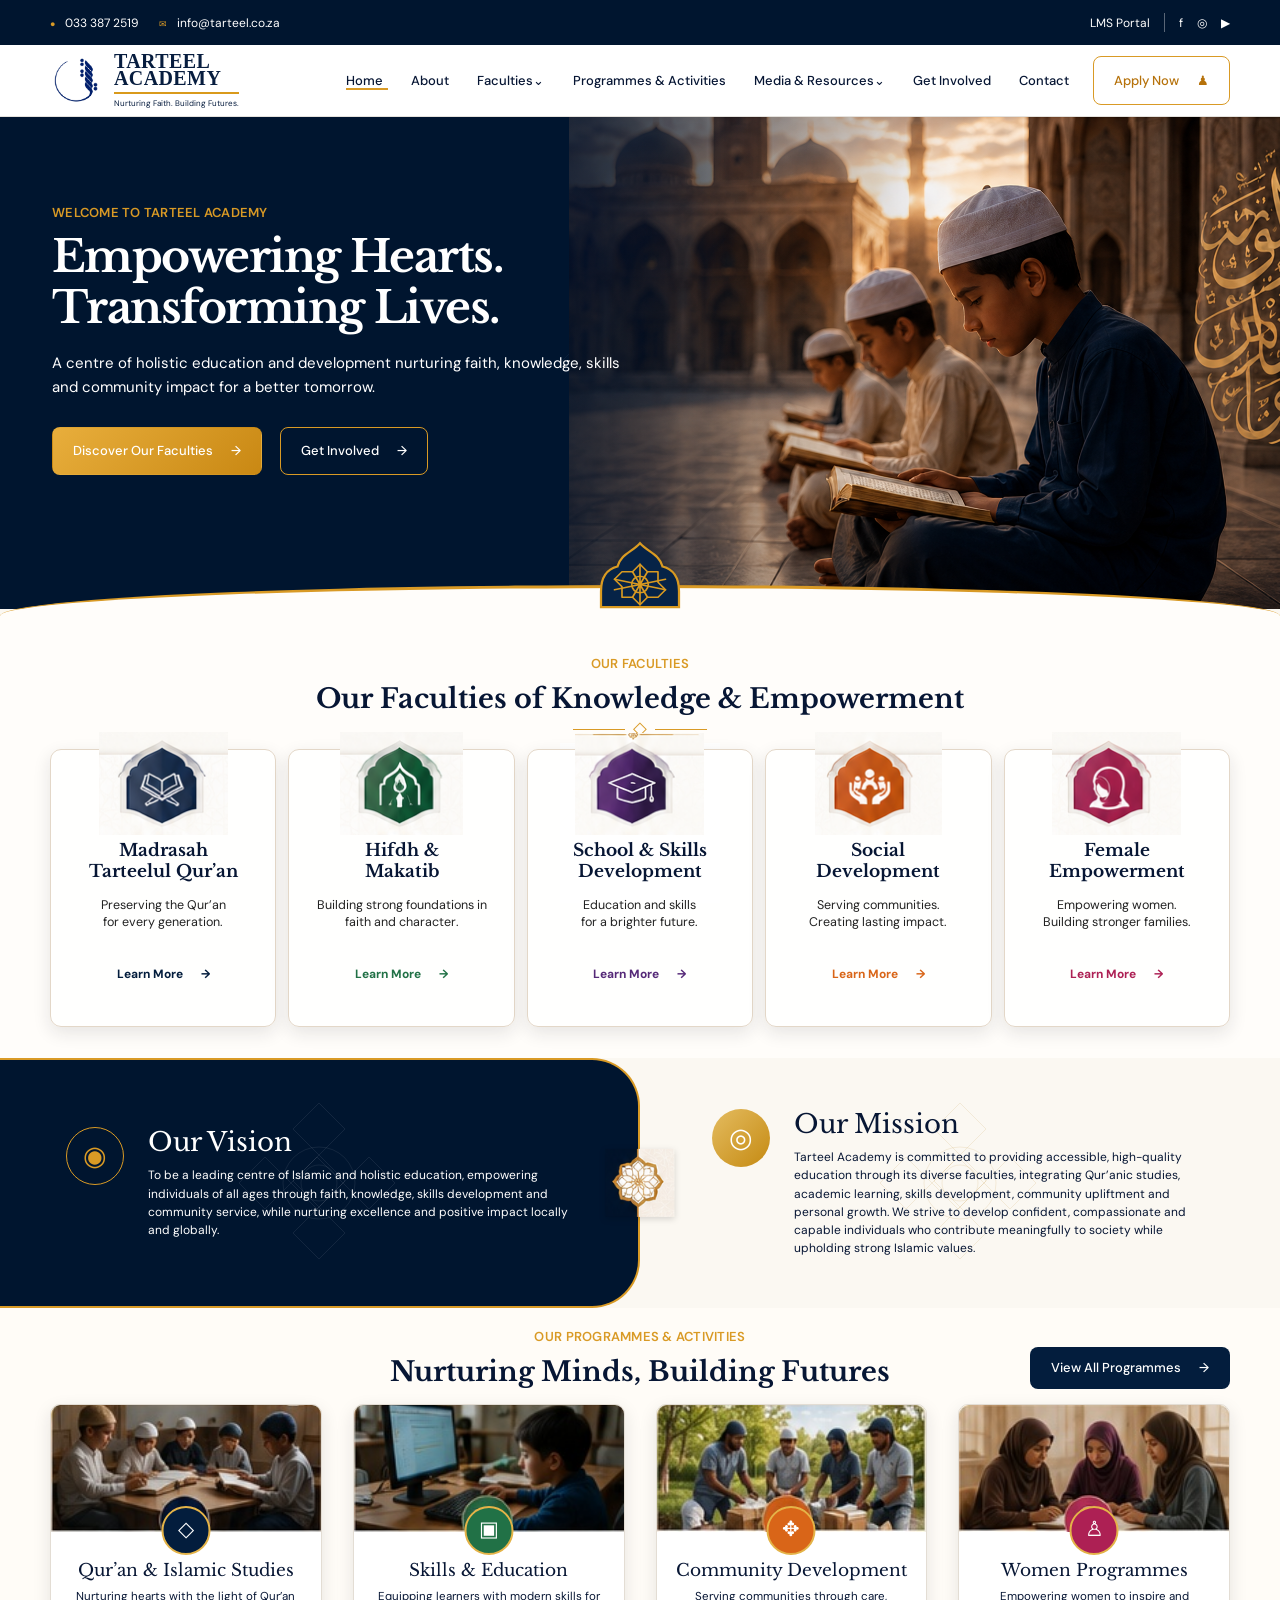
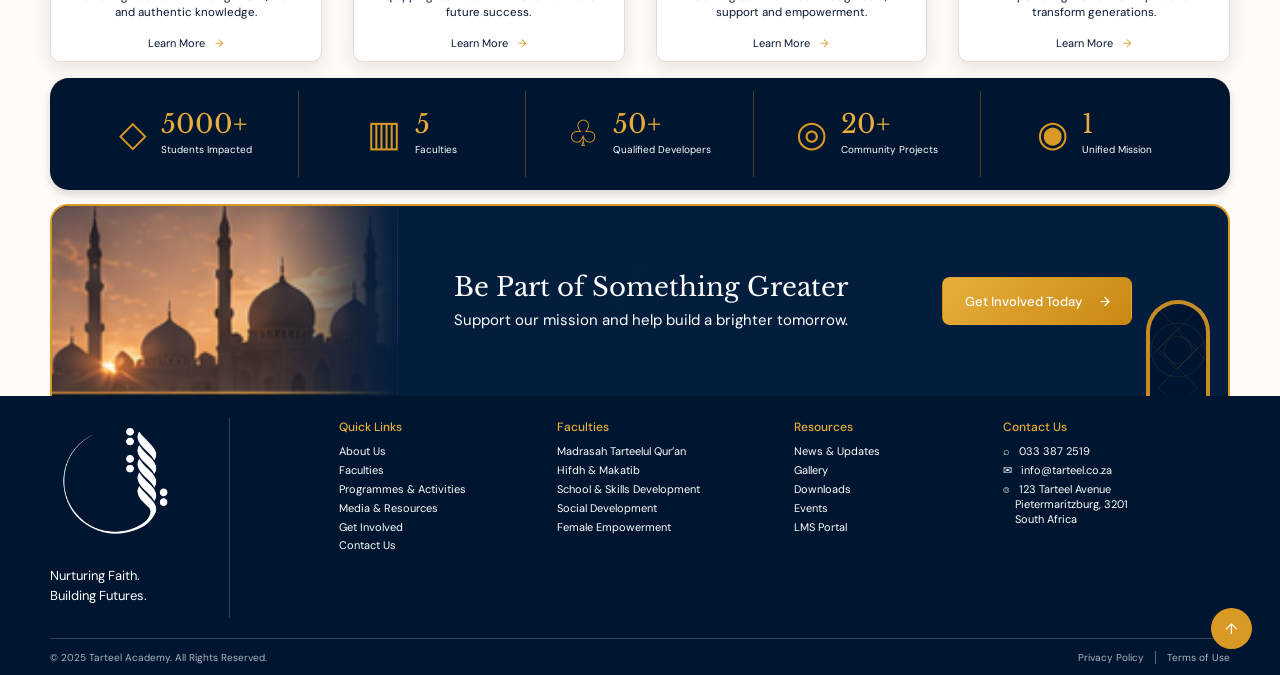
==== index.html @ 627709bb "Build Tarteel Academy homepage" ====
<!doctype html>
<html lang="en">
<head>
  <meta charset="utf-8">
  <meta name="viewport" content="width=device-width, initial-scale=1">
  <meta name="description" content="Tarteel Academy — holistic education nurturing faith, knowledge, skills and community impact.">
  <title>Tarteel Academy | Empowering Hearts. Transforming Lives.</title>
  <link rel="preconnect" href="https://fonts.googleapis.com">
  <link rel="preconnect" href="https://fonts.gstatic.com" crossorigin>
  <link href="https://fonts.googleapis.com/css2?family=DM+Sans:wght@400;500;600;700&family=Libre+Baskerville:wght@400;700&display=swap" rel="stylesheet">
  <link rel="stylesheet" href="css/tarteel-home.css">
</head>
<body>
  <a class="skip-link" href="#main-content">Skip to content</a>
  <div class="topbar">
    <div class="container topbar__inner">
      <div class="topbar__contact">
        <a href="tel:+27333872519"><span aria-hidden="true">●</span> 033 387 2519</a>
        <a href="mailto:info@tarteel.co.za"><span aria-hidden="true">✉</span> info@tarteel.co.za</a>
      </div>
      <div class="topbar__links">
        <a href="#" aria-label="Open LMS Portal">LMS Portal</a><i></i>
        <a href="#" aria-label="Tarteel Academy on Facebook">f</a>
        <a href="#" aria-label="Tarteel Academy on Instagram">◎</a>
        <a href="#" aria-label="Tarteel Academy on YouTube">▶</a>
      </div>
    </div>
  </div>

  <header class="site-header">
    <div class="container header__inner">
      <a href="/" class="site-brand">
        <img
          src="assets/images/tarteel-logo-blue.png"
          alt=""
          class="site-brand-mark"
        >
        <span class="site-brand-text">
          <strong>TARTEEL<br>ACADEMY</strong>
          <small>Nurturing Faith. Building Futures.</small>
        </span>
      </a>
      <button class="menu-toggle" type="button" aria-expanded="false" aria-controls="primary-nav"><span></span><span></span><span></span><span class="sr-only">Toggle navigation</span></button>
      <nav id="primary-nav" class="primary-nav" aria-label="Primary navigation">
        <a class="active" href="#home">Home</a><a href="#about">About</a><a href="#faculties">Faculties <span aria-hidden="true">⌄</span></a>
        <a href="#programmes">Programmes &amp; Activities</a><a href="#resources">Media &amp; Resources <span aria-hidden="true">⌄</span></a>
        <a href="#get-involved">Get Involved</a><a href="#contact">Contact</a>
      </nav>
      <a class="btn btn--apply" href="#apply">Apply Now <span aria-hidden="true">♟</span></a>
    </div>
  </header>

  <main id="main-content">
    <section id="home" class="hero">
      <div class="container hero__inner">
        <div class="hero__copy">
          <p class="eyebrow">Welcome to Tarteel Academy</p>
          <h1>Empowering Hearts.<br>Transforming Lives.</h1>
          <p class="hero__lead">A centre of holistic education and development nurturing faith, knowledge, skills and community impact for a better tomorrow.</p>
          <div class="hero__actions"><a class="btn btn--gold" href="#faculties">Discover Our Faculties <span>→</span></a><a class="btn btn--outline" href="#get-involved">Get Involved <span>→</span></a></div>
        </div>
        <div class="hero__image" role="img" aria-label="Young learners reading the Qur'an in a mosque"></div>
      </div>
    </section>

    <section id="faculties" class="faculties">
      <div class="section-ornament">
        <img src="assets/icons/section-ornament.svg" alt="">
      </div>
      <div class="container">
        <div class="section-heading"><p class="eyebrow">Our Faculties</p><h2>Our Faculties of Knowledge &amp; Empowerment</h2><span class="heading-mark">◇</span></div>
        <div class="faculty-grid">
          <article class="faculty-card faculty-card--quran"><img src="assets/icons/faculty-quran.png" alt=""><h3>Madrasah<br>Tarteelul Qur’an</h3><p>Preserving the Qur’an<br>for every generation.</p><a href="#">Learn More <span>→</span></a></article>
          <article class="faculty-card faculty-card--hifdh"><img src="assets/icons/faculty-hifdh.png" alt=""><h3>Hifdh &amp;<br>Makatib</h3><p>Building strong foundations in<br>faith and character.</p><a href="#">Learn More <span>→</span></a></article>
          <article class="faculty-card faculty-card--skills"><img src="assets/icons/faculty-skills.png" alt=""><h3>School &amp; Skills<br>Development</h3><p>Education and skills<br>for a brighter future.</p><a href="#">Learn More <span>→</span></a></article>
          <article class="faculty-card faculty-card--social"><img src="assets/icons/faculty-social.png" alt=""><h3>Social<br>Development</h3><p>Serving communities.<br>Creating lasting impact.</p><a href="#">Learn More <span>→</span></a></article>
          <article class="faculty-card faculty-card--female"><img src="assets/icons/faculty-female.png" alt=""><h3>Female<br>Empowerment</h3><p>Empowering women.<br>Building stronger families.</p><a href="#">Learn More <span>→</span></a></article>
        </div>
      </div>
    </section>

    <section id="about" class="purpose">
      <div class="purpose__panel purpose__panel--vision">
        <div class="purpose__content"><span class="purpose__icon" aria-hidden="true">◉</span><div><h2>Our Vision</h2><p>To be a leading centre of Islamic and holistic education, empowering individuals of all ages through faith, knowledge, skills development and community service, while nurturing excellence and positive impact locally and globally.</p></div></div>
      </div>
      <img class="purpose__ornament" src="assets/icons/centre-ornament.png" alt="">
      <div class="purpose__panel purpose__panel--mission">
        <div class="purpose__content"><span class="purpose__icon" aria-hidden="true">◎</span><div><h2>Our Mission</h2><p>Tarteel Academy is committed to providing accessible, high-quality education through its diverse faculties, integrating Qur’anic studies, academic learning, skills development, community upliftment and personal growth. We strive to develop confident, compassionate and capable individuals who contribute meaningfully to society while upholding strong Islamic values.</p></div></div>
      </div>
    </section>

    <section id="programmes" class="programmes">
      <div class="container">
        <div class="programmes__heading"><div class="section-heading"><p class="eyebrow">Our Programmes &amp; Activities</p><h2>Nurturing Minds, Building Futures</h2></div><a class="btn btn--navy" href="#">View All Programmes <span>→</span></a></div>
        <div class="programme-grid">
          <article class="programme-card"><div class="programme-card__image"><img src="assets/images/programme-quran.jpg" alt="Learners studying the Qur'an"><span class="programme-card__badge">◇</span></div><div class="programme-card__body"><h3>Qur’an &amp; Islamic Studies</h3><p>Nurturing hearts with the light of Qur’an and authentic knowledge.</p><a href="#">Learn More <span>→</span></a></div></article>
          <article class="programme-card"><div class="programme-card__image"><img src="assets/images/programme-skills.jpg" alt="Learner developing computer skills"><span class="programme-card__badge programme-card__badge--green">▣</span></div><div class="programme-card__body"><h3>Skills &amp; Education</h3><p>Equipping learners with modern skills for future success.</p><a href="#">Learn More <span>→</span></a></div></article>
          <article class="programme-card"><div class="programme-card__image"><img src="assets/images/programme-community.jpg" alt="Community members working together"><span class="programme-card__badge programme-card__badge--orange">✥</span></div><div class="programme-card__body"><h3>Community Development</h3><p>Serving communities through care, support and empowerment.</p><a href="#">Learn More <span>→</span></a></div></article>
          <article class="programme-card"><div class="programme-card__image"><img src="assets/images/programme-women.jpg" alt="Women participating in a learning programme"><span class="programme-card__badge programme-card__badge--pink">♙</span></div><div class="programme-card__body"><h3>Women Programmes</h3><p>Empowering women to inspire and transform generations.</p><a href="#">Learn More <span>→</span></a></div></article>
        </div>
        <div class="stats" aria-label="Tarteel Academy statistics">
          <div class="stat"><span class="stat__icon">◇</span><div><strong>5000+</strong><small>Students Impacted</small></div></div>
          <div class="stat"><span class="stat__icon">▥</span><div><strong>5</strong><small>Faculties</small></div></div>
          <div class="stat"><span class="stat__icon">♧</span><div><strong>50+</strong><small>Qualified Developers</small></div></div>
          <div class="stat"><span class="stat__icon">◎</span><div><strong>20+</strong><small>Community Projects</small></div></div>
          <div class="stat"><span class="stat__icon">◉</span><div><strong>1</strong><small>Unified Mission</small></div></div>
        </div>
      </div>
    </section>

    <section id="get-involved" class="cta-section">
      <div class="container cta cta-banner">
        <div class="cta-inner">
          <div class="cta__image" role="img" aria-label="Mosque silhouettes at sunset"></div>
          <div class="cta__copy"><h2>Be Part of Something Greater</h2><p>Support our mission and help build a brighter tomorrow.</p></div>
          <div class="cta-button-wrap"><a class="btn btn--gold cta-button" href="#">Get Involved Today <span>→</span></a></div>
        </div>
        <span class="cta__arch cta-arch" aria-hidden="true"></span>
      </div>
    </section>
  </main>

  <footer id="contact" class="site-footer">
    <div class="container footer-grid">
      <div class="footer-brand"><img src="assets/images/tarteel-white-logo.png" alt="Tarteel Academy"><p>Nurturing Faith.<br>Building Futures.</p></div>
      <div><h3>Quick Links</h3><a href="#about">About Us</a><a href="#faculties">Faculties</a><a href="#programmes">Programmes &amp; Activities</a><a href="#resources">Media &amp; Resources</a><a href="#get-involved">Get Involved</a><a href="#contact">Contact Us</a></div>
      <div><h3>Faculties</h3><a href="#">Madrasah Tarteelul Qur’an</a><a href="#">Hifdh &amp; Makatib</a><a href="#">School &amp; Skills Development</a><a href="#">Social Development</a><a href="#">Female Empowerment</a></div>
      <div id="resources"><h3>Resources</h3><a href="#">News &amp; Updates</a><a href="#">Gallery</a><a href="#">Downloads</a><a href="#">Events</a><a href="#">LMS Portal</a></div>
      <div><h3>Contact Us</h3><a href="tel:+27333872519">⌕ &nbsp; 033 387 2519</a><a href="mailto:info@tarteel.co.za">✉ &nbsp; info@tarteel.co.za</a><address>⌾ &nbsp; 123 Tarteel Avenue<br>&nbsp;&nbsp;&nbsp;&nbsp;Pietermaritzburg, 3201<br>&nbsp;&nbsp;&nbsp;&nbsp;South Africa</address></div>
    </div>
    <div class="container footer-bottom"><p>© 2025 Tarteel Academy. All Rights Reserved.</p><div><a href="#">Privacy Policy</a><i></i><a href="#">Terms of Use</a></div></div>
    <a class="back-to-top" href="#home" aria-label="Back to top">↑</a>
  </footer>
  <script src="js/tarteel-home.js"></script>
</body>
</html>
---- css/tarteel-home.css ----
:root {
  --navy: #031d3d;
  --navy-deep: #00152f;
  --gold: #d99a25;
  --gold-light: #e8ae3c;
  --ivory: #fbf8f2;
  --white: #fff;
  --ink: #071634;
  --muted: #51545a;
  --green: #217146;
  --purple: #552978;
  --orange: #d96518;
  --pink: #ad2054;
  --font-body: "DM Sans", Arial, sans-serif;
  --font-display: "Libre Baskerville", Georgia, serif;
  --container: 1180px;
  --radius-sm: 8px;
  --radius-md: 14px;
  --radius-lg: 28px;
  --shadow-card: 0 6px 18px rgba(27, 31, 39, .11);
}

* { box-sizing: border-box; }
html { overflow-x: hidden; scroll-behavior: smooth; }
body { overflow-x: hidden; margin: 0; color: var(--ink); background: var(--ivory); font-family: var(--font-body); font-size: 15px; line-height: 1.5; }
img { display: block; max-width: 100%; }
a { color: inherit; text-decoration: none; }
button, a { -webkit-tap-highlight-color: transparent; }
a:focus-visible, button:focus-visible { outline: 3px solid #f4bd50; outline-offset: 3px; }
.container { width: calc(100% - 40px); max-width: var(--container); margin-left: auto; margin-right: auto; }
.sr-only { position: absolute; width: 1px; height: 1px; padding: 0; margin: -1px; overflow: hidden; clip: rect(0,0,0,0); white-space: nowrap; border: 0; }
.skip-link { position: fixed; z-index: 1000; top: 8px; left: 8px; padding: 10px 14px; background: #fff; color: var(--navy); transform: translateY(-150%); }
.skip-link:focus { transform: none; }
.eyebrow { margin: 0 0 8px; color: var(--gold); font-size: 13px; font-weight: 600; text-transform: uppercase; letter-spacing: .02em; }
.btn { display: inline-flex; min-height: 48px; padding: 0 20px; align-items: center; justify-content: center; gap: 18px; border: 1px solid transparent; border-radius: var(--radius-sm); font-size: 13px; font-weight: 500; transition: transform .2s, box-shadow .2s, background .2s; }
.btn:hover { transform: translateY(-2px); box-shadow: 0 7px 16px rgba(0,0,0,.18); }
.btn--gold { background: linear-gradient(135deg, var(--gold-light), #c98813); color: #fff; }
.btn--navy { min-height: 42px; background: var(--navy); color: #fff; }
.btn--outline { border-color: var(--gold); color: #fff; }

.topbar { height: 45px; background: var(--navy-deep); color: #fff; font-size: 12px; }
.topbar__inner, .topbar__contact, .topbar__links { display: flex; height: 100%; align-items: center; }
.topbar__inner { justify-content: space-between; }
.topbar__contact, .topbar__links { gap: 20px; }
.topbar__contact span { color: var(--gold); font-size: 9px; margin-right: 7px; }
.topbar__links { gap: 14px; }
.topbar__links i { display: block; height: 19px; width: 1px; background: rgba(255,255,255,.35); }
.topbar a:hover { color: var(--gold-light); }

.site-header { height: 72px; background: #fff; border-bottom: 1px solid #e5e2dd; }
.header__inner { display: flex; height: 100%; align-items: center; }
.site-brand { display: inline-flex; flex-shrink: 0; align-items: center; gap: 12px; text-decoration: none; }
.site-brand-mark { display: block; width: 52px; height: 52px; background: transparent; object-fit: contain; }
.site-brand-text { display: flex; flex-direction: column; justify-content: center; color: #071d3f; line-height: 1; }
.site-brand-text strong { display: inline-block; padding-bottom: 4px; border-bottom: 2px solid #d99a1b; color: #071d3f; font-family: Georgia, "Times New Roman", serif; font-size: 20px; line-height: .88; letter-spacing: .4px; }
.site-brand-text small { margin-top: 5px; font-size: 8px; line-height: 1.2; white-space: nowrap; }
.primary-nav { display: flex; flex: 1; height: 100%; align-items: center; justify-content: flex-end; gap: clamp(18px, 2.2vw, 35px); }
.primary-nav a { position: relative; display: flex; height: 100%; align-items: center; white-space: nowrap; font-size: 13px; font-weight: 500; }
.primary-nav a:hover { color: var(--gold); }
.primary-nav a.active::after { position: absolute; bottom: 26px; left: 0; width: 42px; height: 2px; background: var(--gold); content: ""; }
.btn--apply { min-height: 49px; margin-left: 24px; border-color: var(--gold); color: #b6720b; }
.menu-toggle { display: none; padding: 7px; border: 0; background: transparent; }
.menu-toggle span:not(.sr-only) { display: block; width: 25px; height: 2px; margin: 5px; background: var(--navy); }

.hero { position: relative; height: 492px; overflow: hidden; background-color: var(--navy-deep); background-image: url("../assets/patterns/navy-geometric.svg"); background-repeat: no-repeat; background-position: center; background-size: 160px 160px; color: #fff; }
.hero__inner { position: relative; display: grid; height: 100%; grid-template-columns: 49% 51%; }
.hero__copy { position: relative; z-index: 2; padding: 86px 0 40px 2px; }
.hero__copy::after { position: absolute; z-index: -1; inset: 0 -190px 0 -100vw; background: linear-gradient(90deg, rgba(0,21,47,.98) 70%, rgba(0,21,47,0)); content: ""; }
.hero h1 { margin: 0 0 18px; font: 700 clamp(38px, 3.45vw, 56px)/1.16 var(--font-display); letter-spacing: -.035em; }
.hero__lead { max-width: 590px; margin: 0 0 28px; font-size: 15px; line-height: 1.6; }
.hero__actions { display: flex; gap: 18px; }
.hero__image { position: absolute; top: 0; right: calc((var(--container) - 100vw) / 2); bottom: 0; left: 44%; overflow: hidden; background-image: url("../assets/images/hero-learners-clean.png"); background-repeat: no-repeat; background-position: center; background-size: cover; }

.faculties { position: relative; z-index: 3; overflow: visible; min-height: 448px; margin-top: -24px; padding: 66px 0 31px; border-top: 3px solid var(--gold); border-radius: 58% 58% 0 0 / 36px 36px 0 0; background-color: #fffdfa; background-image: linear-gradient(rgba(255,255,255,.87),rgba(255,255,255,.87)), url("../assets/patterns/ivory-geometric.svg"); background-repeat: no-repeat; background-position: center; background-size: 160px 160px; }
.section-ornament { position: absolute; z-index: 20; top: -47px; left: 50%; width: 90px; height: auto; transform: translateX(-50%); pointer-events: none; }
.section-ornament img { display: block; width: 100%; height: auto; }
.section-heading { text-align: center; }
.section-heading h2 { margin: 0; font: 700 27px/1.25 var(--font-display); }
.heading-mark { display: block; color: var(--gold); font-size: 18px; }
.heading-mark::before, .heading-mark::after { display: inline-block; width: 52px; height: 1px; margin: 0 8px 4px; background: var(--gold); content: ""; }
.faculty-grid { display: grid; margin-top: 7px; grid-template-columns: repeat(5, 1fr); gap: 12px; }
.faculty-card { min-height: 278px; padding: 0 16px 15px; border: 1px solid #e3d7c8; border-radius: 11px; background: rgba(255,255,255,.88); box-shadow: var(--shadow-card); text-align: center; transition: transform .2s, box-shadow .2s; }
.faculty-card:hover { transform: translateY(-5px); box-shadow: 0 10px 25px rgba(27,31,39,.16); }
.faculty-card img { width: 129px; height: 103px; margin: -18px auto 6px; object-fit: contain; }
.faculty-card h3 { min-height: 48px; margin: 0; font: 700 17px/1.2 var(--font-display); }
.faculty-card p { min-height: 58px; margin: 8px 0 10px; color: #222; font-size: 12.5px; line-height: 1.35; }
.faculty-card a { display: flex; justify-content: center; gap: 18px; font-size: 12px; font-weight: 700; }
.faculty-card--quran a { color: var(--navy); } .faculty-card--hifdh a { color: var(--green); } .faculty-card--skills a { color: var(--purple); } .faculty-card--social a { color: var(--orange); } .faculty-card--female a { color: var(--pink); }

.purpose { position: relative; display: grid; overflow: hidden; min-height: 250px; grid-template-columns: 1fr 1fr; background: var(--ivory); }
.purpose__panel { display: flex; overflow: hidden; align-items: center; background-repeat: no-repeat; background-position: center; background-size: auto; }
.purpose__panel--vision { justify-content: flex-end; border: 2px solid var(--gold); border-left: 0; border-radius: 0 48px 48px 0; background-color: var(--navy-deep); background-image: url("../assets/patterns/navy-geometric.svg"); background-size: 160px 160px; color: #fff; }
.purpose__panel--mission { background-color: var(--ivory); background-image: url("../assets/patterns/ivory-geometric.svg"); background-size: 160px 160px; }
.purpose__content { display: flex; width: min(100%, 620px); padding: 30px 70px 30px 48px; gap: 24px; }
.purpose__panel--mission .purpose__content { padding-left: 72px; padding-right: 48px; }
.purpose__icon { display: grid; flex: 0 0 58px; height: 58px; place-items: center; border: 1px solid var(--gold); border-radius: 50%; color: var(--gold); font-size: 27px; }
.purpose__panel--mission .purpose__icon { border: 0; background: linear-gradient(135deg, #e4bc60, #c58a12); color: #fff; }
.purpose h2 { margin: 0 0 8px; font: 400 26px/1.2 var(--font-display); }
.purpose p { margin: 0; font-size: 12px; line-height: 1.52; }
.purpose__ornament { position: absolute; z-index: 2; top: 50%; left: 50%; width: 69px; transform: translate(-50%,-50%); filter: drop-shadow(0 2px 3px rgba(0,0,0,.15)); }

.programmes { padding: 19px 0 14px; background: #fffcf7; }
.programmes__heading { position: relative; margin-bottom: 15px; }
.programmes__heading .btn { position: absolute; right: 0; bottom: 0; }
.programme-grid { display: grid; grid-template-columns: repeat(4, 1fr); gap: 31px; }
.programme-card { overflow: hidden; min-height: 256px; border: 1px solid #e3ddd4; border-radius: 10px; background: #fff; box-shadow: var(--shadow-card); transition: transform .2s; }
.programme-card:hover { transform: translateY(-4px); }
.programme-card__image { position: relative; height: 127px; }
.programme-card__image img { width: 100%; height: 100%; object-fit: cover; }
.programme-card__badge { position: absolute; bottom: -23px; left: 50%; display: grid; width: 49px; height: 49px; transform: translateX(-50%); place-items: center; border: 2px solid #e4b348; border-radius: 50%; background: var(--navy); color: #fff; font-size: 21px; }
.programme-card__badge--green { background: var(--green); } .programme-card__badge--orange { background: var(--orange); } .programme-card__badge--pink { background: var(--pink); }
.programme-card__body { padding: 28px 18px 10px; text-align: center; }
.programme-card h3 { margin: 0 0 8px; font: 400 17px/1.25 var(--font-display); }
.programme-card p { min-height: 38px; margin: 0; font-size: 11.5px; line-height: 1.45; }
.programme-card a { display: block; margin-top: 8px; font-size: 11px; }
.programme-card a span { margin-left: 7px; color: var(--gold); }
.stats { display: grid; min-height: 112px; margin-top: 16px; padding: 13px 22px; grid-template-columns: repeat(5, 1fr); border-radius: 19px; background: var(--navy-deep); color: #fff; box-shadow: 0 4px 10px rgba(0,0,0,.16); }
.stat { display: flex; align-items: center; justify-content: center; gap: 14px; border-right: 1px solid rgba(218,154,37,.33); }
.stat:last-child { border: 0; }
.stat__icon { color: var(--gold); font-size: 36px; line-height: 1; }
.stat strong { display: block; color: var(--gold-light); font: 400 26px/1.05 var(--font-display); }
.stat small { display: block; margin-top: 4px; white-space: nowrap; font-size: 10px; }

.cta-section { margin: 0; padding: 0; background: #fffcf7; }
.cta { min-height: 190px; padding: 0; border: 2px solid var(--gold); border-bottom: 0; border-radius: 18px 18px 0 0; background-color: var(--navy); background-image: linear-gradient(rgba(3,29,61,.87),rgba(3,29,61,.87)), url("../assets/patterns/navy-geometric.svg"); background-repeat: no-repeat; background-position: center; background-size: 160px 160px; color: #fff; }
.cta-banner { position: relative; overflow: hidden; }
.cta-inner { position: relative; z-index: 2; display: grid; min-height: 190px; padding-right: 96px; grid-template-columns: 32% 1fr 220px; align-items: center; gap: 28px; }
.cta__image { position: relative; z-index: 1; width: 100%; min-height: 190px; background-image: linear-gradient(90deg, transparent 62%, var(--navy)), url("../assets/images/cta-mosque-reference.png"); background-repeat: no-repeat; background-position: center; background-size: cover; border-radius: 17px 0 0 0; }
.cta__copy { position: relative; z-index: 1; display: flex; padding: 24px 28px; flex-direction: column; align-items: flex-start; justify-content: center; }
.cta h2 { margin: 0 0 6px; font: 400 26px/1.25 var(--font-display); }
.cta p { margin: 0; }
.cta-button-wrap { position: relative; z-index: 4; display: flex; align-items: center; justify-content: flex-end; }
.cta-button { position: relative; top: auto; right: auto; min-width: 190px; margin: 0; white-space: nowrap; }
.cta-arch { position: absolute; z-index: 1; right: 18px; bottom: 0; width: 64px; height: 96px; border: 4px solid var(--gold); border-bottom: 0; border-radius: 48px 48px 0 0; background-color: var(--navy-deep); background-image: url("../assets/patterns/ivory-geometric.svg"); background-repeat: repeat; background-position: center; background-size: 120px 120px; pointer-events: none; opacity: .9; }
.cta-arch img,
.cta-arch svg { display: block; width: 100%; height: 100%; object-fit: contain; }

.site-footer { position: relative; padding: 22px 0 0; background: var(--navy-deep); color: #fff; }
.footer-grid { display: grid; padding-bottom: 20px; grid-template-columns: 1.35fr 1fr 1.1fr .95fr 1.3fr; gap: 37px; }
.footer-grid > div:not(:first-child) { padding-left: 8px; }
.footer-brand { max-width: 180px; border-right: 1px solid rgba(255,255,255,.2); }
.footer-brand img { display: block; width: 130px; max-width: 100%; height: auto; margin-bottom: 18px; object-fit: contain; }
.footer-brand svg { width: 130px; height: auto; }
.footer-brand p { margin-top: 0; font-size: 13px; line-height: 1.5; }
.footer-grid h3 { margin: 0 0 8px; color: var(--gold-light); font-size: 12px; font-weight: 500; }
.footer-grid a, .footer-grid address { display: block; margin: 4px 0; font-size: 11px; font-style: normal; line-height: 1.35; }
.footer-grid a:hover { color: var(--gold); }
.footer-bottom { display: flex; min-height: 37px; align-items: center; justify-content: space-between; border-top: 1px solid rgba(255,255,255,.2); color: #aeb5c1; font-size: 10px; }
.footer-bottom p { margin: 0; }
.footer-bottom div { display: flex; align-items: center; gap: 11px; }
.footer-bottom i { width: 1px; height: 13px; background: rgba(255,255,255,.35); }
.back-to-top { position: absolute; right: 28px; bottom: 26px; display: grid; width: 41px; height: 41px; place-items: center; border-radius: 50%; background: var(--gold); color: #fff; }

@media (max-width: 1180px) {
  .primary-nav { gap: 15px; } .primary-nav a { font-size: 11px; } .brand { flex-basis: 185px; } .btn--apply { margin-left: 15px; }
  .hero__image { left: 40%; } .programme-grid { gap: 18px; }
}
@media (max-width: 980px) {
  .site-header { height: 72px; } .header__inner { justify-content: space-between; }
  .btn--apply { margin-left: auto; margin-right: 15px; }
  .menu-toggle { display: block; order: 3; }
  .primary-nav { position: absolute; z-index: 20; top: 117px; right: 0; left: 0; display: none; height: auto; padding: 18px 24px; align-items: stretch; background: #fff; box-shadow: 0 10px 20px rgba(0,0,0,.16); }
  .primary-nav.open { display: flex; flex-direction: column; gap: 0; }
  .primary-nav a { height: auto; padding: 11px 0; font-size: 14px; } .primary-nav a.active::after { display: none; }
  .hero { height: 520px; } .hero__inner { grid-template-columns: 55% 45%; } .hero__copy { padding-top: 74px; } .hero__image { left: 35%; opacity: .78; }
  .faculty-grid { grid-template-columns: repeat(3, 1fr); gap: 24px 14px; } .faculties { padding-bottom: 40px; }
  .purpose__content { padding: 30px 38px; flex-direction: column; gap: 12px; } .purpose__panel--mission .purpose__content { padding: 30px 38px; } .purpose__ornament { display: none; }
  .programme-grid { grid-template-columns: repeat(2, 1fr); } .programme-card__image { height: 160px; }
  .stats { grid-template-columns: repeat(5, minmax(0,1fr)); padding-inline: 7px; } .stat { flex-direction: column; gap: 4px; text-align: center; } .stat__icon { font-size: 27px; } .stat strong { font-size: 22px; } .stat small { white-space: normal; }
  .cta h2 { font-size: 22px; }
  .footer-grid { grid-template-columns: repeat(3, 1fr); } .footer-brand { grid-row: span 2; }
}
@media (max-width: 900px) {
  .cta-inner { padding-right: 24px; grid-template-columns: 1fr; text-align: center; }
  .cta-button-wrap { justify-content: center; }
  .cta-arch { display: none; }
}
@media (max-width: 680px) {
  .topbar { height: auto; min-height: 42px; padding: 7px 0; } .topbar__contact { gap: 8px; flex-direction: column; align-items: flex-start; } .topbar__links { gap: 9px; } .topbar__links > a:first-child { display: none; }
  .site-header { height: 72px; } .primary-nav { top: 114px; } .btn--apply { min-height: 39px; padding: 0 11px; font-size: 11px; }
  .hero { height: 650px; } .hero__inner { display: block; } .hero__copy { padding-top: 65px; } .hero__copy::after { inset: 0 -24px 0 -24px; background: linear-gradient(180deg,rgba(0,21,47,.98) 0%,rgba(0,21,47,.82) 74%,rgba(0,21,47,.15)); }
  .hero__image { inset: 200px -150px 0 -160px; background-position: center; opacity: .58; } .hero h1 { font-size: 37px; } .hero__lead { font-size: 14px; } .hero__actions { flex-wrap: wrap; }
  .faculties { border-radius: 50% 50% 0 0 / 22px 22px 0 0; } .section-heading h2 { font-size: 23px; }
  .faculty-grid { grid-template-columns: 1fr; gap: 26px; } .faculty-card { max-width: 340px; width: 100%; margin: auto; }
  .purpose { grid-template-columns: 1fr; } .purpose__panel--vision { border-radius: 0 38px 38px 0; } .purpose__panel--mission .purpose__content { padding-top: 38px; padding-bottom: 38px; }
  .programmes { padding-top: 28px; } .programmes__heading .btn { position: static; margin: 15px auto 0; } .programmes__heading { text-align: center; }
  .programme-grid { grid-template-columns: 1fr; } .programme-card { max-width: 390px; width: 100%; margin: auto; } .programme-card__image { height: 185px; }
  .stats { grid-template-columns: 1fr; padding: 8px 25px; } .stat { min-height: 82px; flex-direction: row; justify-content: flex-start; border-right: 0; border-bottom: 1px solid rgba(218,154,37,.33); text-align: left; } .stat__icon { width: 50px; font-size: 34px; }
  .cta-section { padding-top: 18px; } .cta { min-height: 360px; } .cta-inner { min-height: 360px; } .cta__image { width: 100%; min-height: 130px; background-image: linear-gradient(180deg,transparent 40%,var(--navy)),url("../assets/images/cta-mosque-reference.png"); } .cta__copy { padding: 24px 20px 10px; align-items: center; } .cta-button { margin: 12px 0 26px; }
  .footer-grid { grid-template-columns: repeat(2, 1fr); gap: 28px 18px; } .footer-brand { grid-column: 1 / -1; grid-row: auto; padding-bottom: 18px; border-right: 0; border-bottom: 1px solid rgba(255,255,255,.2); }
  .footer-bottom { padding: 12px 0; gap: 8px; flex-direction: column; } .back-to-top { right: 16px; bottom: 68px; }
}
@media (prefers-reduced-motion: reduce) { html { scroll-behavior: auto; } *, *::before, *::after { transition-duration: .01ms !important; } }
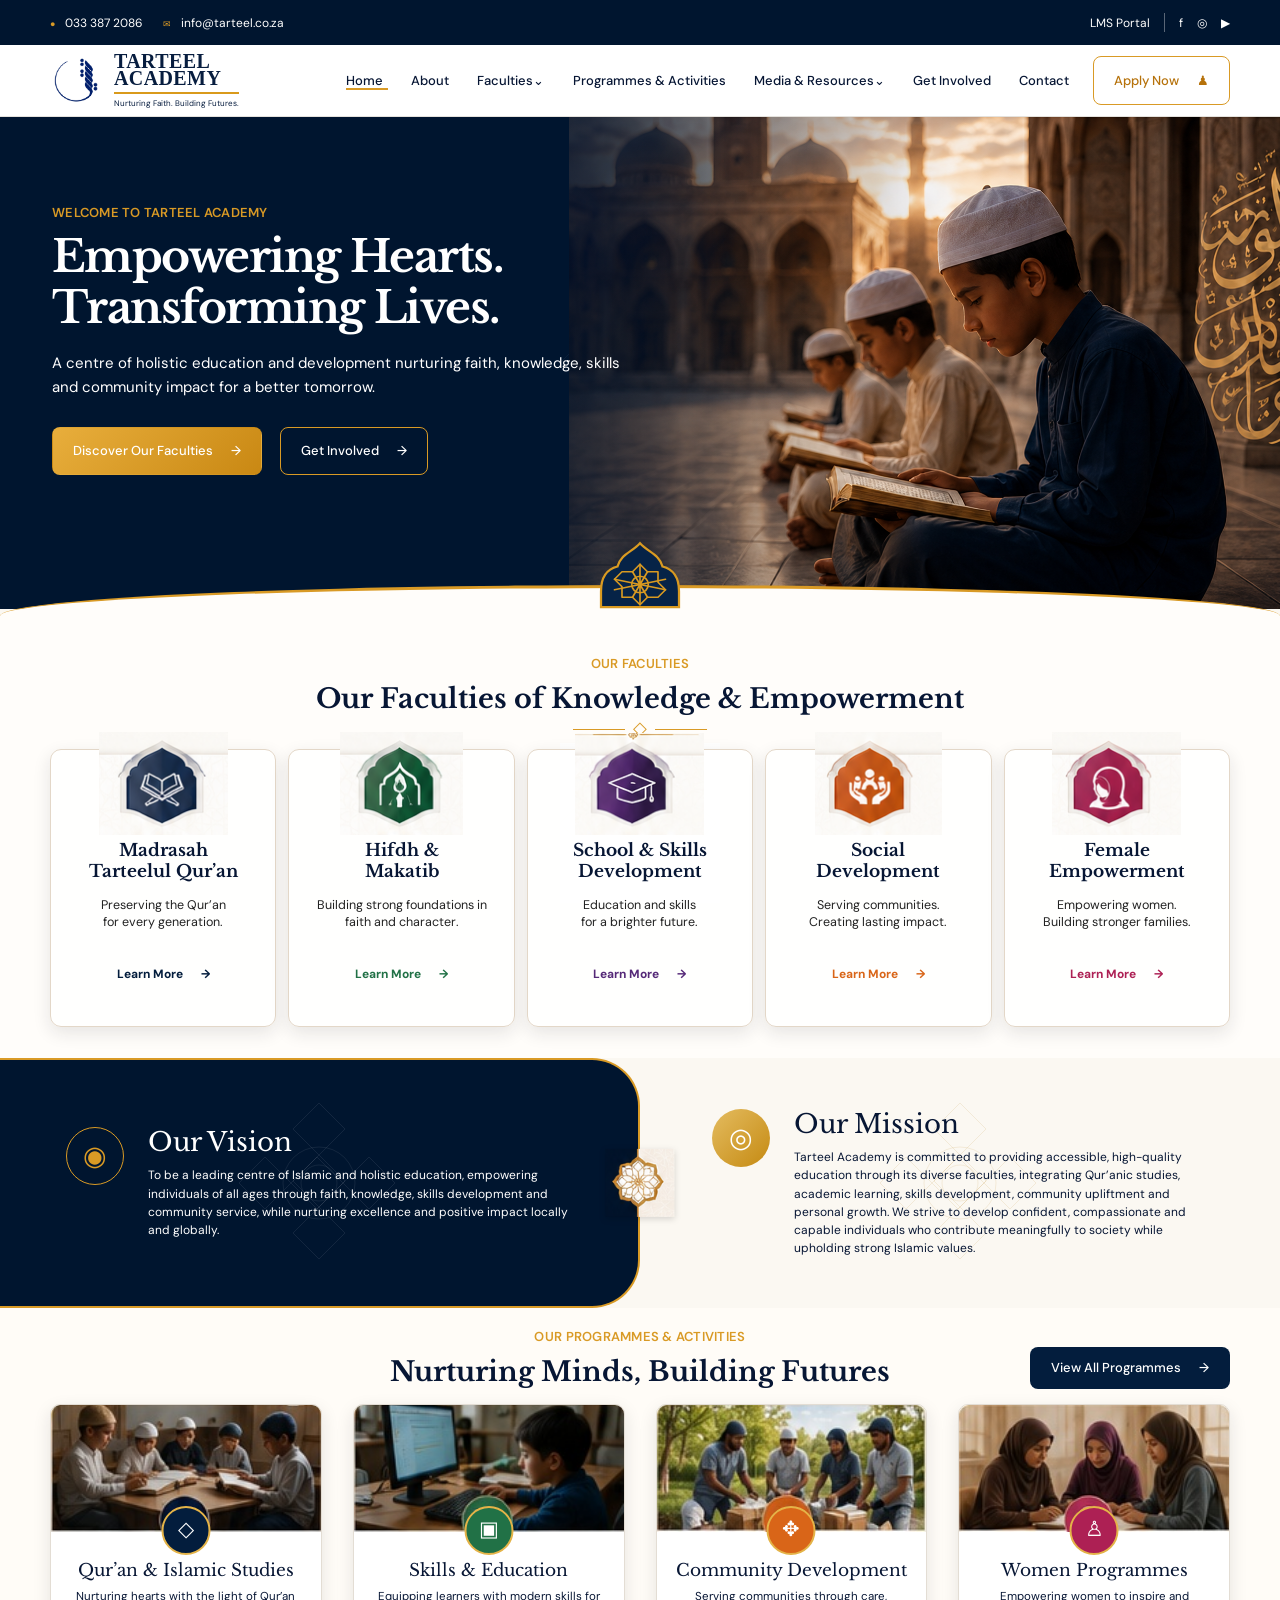
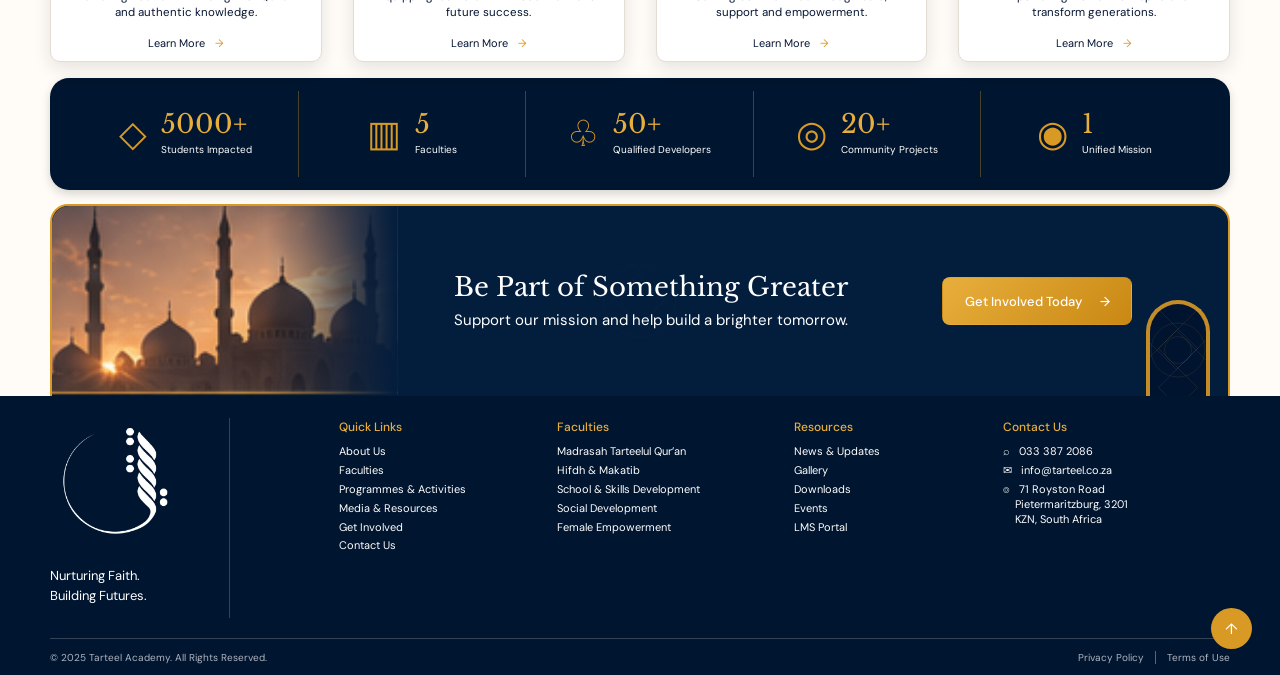
==== commit 2ac6a23f: "Update Tarteel contact details" ====
--- a/index.html
+++ b/index.html
@@ -15,11 +15,11 @@
   <div class="topbar">
     <div class="container topbar__inner">
       <div class="topbar__contact">
-        <a href="tel:+27333872519"><span aria-hidden="true">●</span> 033 387 2519</a>
+        <a href="tel:+27333872086"><span aria-hidden="true">●</span> 033 387 2086</a>
         <a href="mailto:info@tarteel.co.za"><span aria-hidden="true">✉</span> info@tarteel.co.za</a>
       </div>
       <div class="topbar__links">
-        <a href="#" aria-label="Open LMS Portal">LMS Portal</a><i></i>
+        <a href="https://www.lms.tarteel.co.za/login/index.php" target="_blank" rel="noopener noreferrer" aria-label="Open LMS Portal">LMS Portal</a><i></i>
         <a href="#" aria-label="Tarteel Academy on Facebook">f</a>
         <a href="#" aria-label="Tarteel Academy on Instagram">◎</a>
         <a href="#" aria-label="Tarteel Academy on YouTube">▶</a>
@@ -44,7 +44,7 @@
       <nav id="primary-nav" class="primary-nav" aria-label="Primary navigation">
         <a class="active" href="#home">Home</a><a href="#about">About</a><a href="#faculties">Faculties <span aria-hidden="true">⌄</span></a>
         <a href="#programmes">Programmes &amp; Activities</a><a href="#resources">Media &amp; Resources <span aria-hidden="true">⌄</span></a>
-        <a href="#get-involved">Get Involved</a><a href="#contact">Contact</a>
+        <a href="#get-involved" data-open-involvement>Get Involved</a><a href="#contact">Contact</a>
       </nav>
       <a class="btn btn--apply" href="#apply">Apply Now <span aria-hidden="true">♟</span></a>
     </div>
@@ -57,7 +57,7 @@
           <p class="eyebrow">Welcome to Tarteel Academy</p>
           <h1>Empowering Hearts.<br>Transforming Lives.</h1>
           <p class="hero__lead">A centre of holistic education and development nurturing faith, knowledge, skills and community impact for a better tomorrow.</p>
-          <div class="hero__actions"><a class="btn btn--gold" href="#faculties">Discover Our Faculties <span>→</span></a><a class="btn btn--outline" href="#get-involved">Get Involved <span>→</span></a></div>
+          <div class="hero__actions"><a class="btn btn--gold" href="#faculties">Discover Our Faculties <span>→</span></a><a class="btn btn--outline" href="#get-involved" data-open-involvement>Get Involved <span>→</span></a></div>
         </div>
         <div class="hero__image" role="img" aria-label="Young learners reading the Qur'an in a mosque"></div>
       </div>
@@ -70,14 +70,26 @@
       <div class="container">
         <div class="section-heading"><p class="eyebrow">Our Faculties</p><h2>Our Faculties of Knowledge &amp; Empowerment</h2><span class="heading-mark">◇</span></div>
         <div class="faculty-grid">
-          <article class="faculty-card faculty-card--quran"><img src="assets/icons/faculty-quran.png" alt=""><h3>Madrasah<br>Tarteelul Qur’an</h3><p>Preserving the Qur’an<br>for every generation.</p><a href="#">Learn More <span>→</span></a></article>
-          <article class="faculty-card faculty-card--hifdh"><img src="assets/icons/faculty-hifdh.png" alt=""><h3>Hifdh &amp;<br>Makatib</h3><p>Building strong foundations in<br>faith and character.</p><a href="#">Learn More <span>→</span></a></article>
-          <article class="faculty-card faculty-card--skills"><img src="assets/icons/faculty-skills.png" alt=""><h3>School &amp; Skills<br>Development</h3><p>Education and skills<br>for a brighter future.</p><a href="#">Learn More <span>→</span></a></article>
-          <article class="faculty-card faculty-card--social"><img src="assets/icons/faculty-social.png" alt=""><h3>Social<br>Development</h3><p>Serving communities.<br>Creating lasting impact.</p><a href="#">Learn More <span>→</span></a></article>
-          <article class="faculty-card faculty-card--female"><img src="assets/icons/faculty-female.png" alt=""><h3>Female<br>Empowerment</h3><p>Empowering women.<br>Building stronger families.</p><a href="#">Learn More <span>→</span></a></article>
+          <article class="faculty-card faculty-card--quran"><img src="assets/icons/faculty-quran.png" alt=""><h3>Madrasah<br>Tarteelul Qur’an</h3><p>Preserving the Qur’an<br>for every generation.</p><a class="faculty-modal-trigger" href="#faculty-modal" data-faculty="quran" aria-haspopup="dialog">Learn More <span>→</span></a></article>
+          <article class="faculty-card faculty-card--hifdh"><img src="assets/icons/faculty-hifdh.png" alt=""><h3>Hifdh &amp;<br>Makatib</h3><p>Building strong foundations in<br>faith and character.</p><a class="faculty-modal-trigger" href="#faculty-modal" data-faculty="hifdh" aria-haspopup="dialog">Learn More <span>→</span></a></article>
+          <article class="faculty-card faculty-card--skills"><img src="assets/icons/faculty-skills.png" alt=""><h3>School &amp; Skills<br>Development</h3><p>Education and skills<br>for a brighter future.</p><a class="faculty-modal-trigger" href="#faculty-modal" data-faculty="skills" aria-haspopup="dialog">Learn More <span>→</span></a></article>
+          <article class="faculty-card faculty-card--social"><img src="assets/icons/faculty-social.png" alt=""><h3>Social<br>Development</h3><p>Serving communities.<br>Creating lasting impact.</p><a class="faculty-modal-trigger" href="#faculty-modal" data-faculty="social" aria-haspopup="dialog">Learn More <span>→</span></a></article>
+          <article class="faculty-card faculty-card--female"><img src="assets/icons/faculty-female.png" alt=""><h3>Female<br>Empowerment</h3><p>Empowering women.<br>Building stronger families.</p><a class="faculty-modal-trigger" href="#faculty-modal" data-faculty="female" aria-haspopup="dialog">Learn More <span>→</span></a></article>
         </div>
       </div>
     </section>
+
+    <div id="faculty-modal" class="faculty-modal" data-asset-base="assets" aria-hidden="true">
+      <div class="faculty-modal__backdrop" data-modal-close></div>
+      <div class="faculty-modal__dialog" role="dialog" aria-modal="true" aria-labelledby="faculty-modal-title" tabindex="-1">
+        <button class="faculty-modal__close" type="button" data-modal-close aria-label="Close faculty information">×</button>
+        <img class="faculty-modal__icon" src="" alt="">
+        <div class="faculty-modal__trim" aria-hidden="true"></div>
+        <h2 id="faculty-modal-title"></h2>
+        <div class="faculty-modal__content"></div>
+        <a class="faculty-modal__action" href="#programmes"></a>
+      </div>
+    </div>
 
     <section id="about" class="purpose">
       <div class="purpose__panel purpose__panel--vision">
@@ -113,7 +125,7 @@
         <div class="cta-inner">
           <div class="cta__image" role="img" aria-label="Mosque silhouettes at sunset"></div>
           <div class="cta__copy"><h2>Be Part of Something Greater</h2><p>Support our mission and help build a brighter tomorrow.</p></div>
-          <div class="cta-button-wrap"><a class="btn btn--gold cta-button" href="#">Get Involved Today <span>→</span></a></div>
+          <div class="cta-button-wrap"><a class="btn btn--gold cta-button" href="#" data-open-involvement>Get Involved Today <span>→</span></a></div>
         </div>
         <span class="cta__arch cta-arch" aria-hidden="true"></span>
       </div>
@@ -123,14 +135,42 @@
   <footer id="contact" class="site-footer">
     <div class="container footer-grid">
       <div class="footer-brand"><img src="assets/images/tarteel-white-logo.png" alt="Tarteel Academy"><p>Nurturing Faith.<br>Building Futures.</p></div>
-      <div><h3>Quick Links</h3><a href="#about">About Us</a><a href="#faculties">Faculties</a><a href="#programmes">Programmes &amp; Activities</a><a href="#resources">Media &amp; Resources</a><a href="#get-involved">Get Involved</a><a href="#contact">Contact Us</a></div>
+      <div><h3>Quick Links</h3><a href="#about">About Us</a><a href="#faculties">Faculties</a><a href="#programmes">Programmes &amp; Activities</a><a href="#resources">Media &amp; Resources</a><a href="#get-involved" data-open-involvement>Get Involved</a><a href="#contact">Contact Us</a></div>
       <div><h3>Faculties</h3><a href="#">Madrasah Tarteelul Qur’an</a><a href="#">Hifdh &amp; Makatib</a><a href="#">School &amp; Skills Development</a><a href="#">Social Development</a><a href="#">Female Empowerment</a></div>
-      <div id="resources"><h3>Resources</h3><a href="#">News &amp; Updates</a><a href="#">Gallery</a><a href="#">Downloads</a><a href="#">Events</a><a href="#">LMS Portal</a></div>
-      <div><h3>Contact Us</h3><a href="tel:+27333872519">⌕ &nbsp; 033 387 2519</a><a href="mailto:info@tarteel.co.za">✉ &nbsp; info@tarteel.co.za</a><address>⌾ &nbsp; 123 Tarteel Avenue<br>&nbsp;&nbsp;&nbsp;&nbsp;Pietermaritzburg, 3201<br>&nbsp;&nbsp;&nbsp;&nbsp;South Africa</address></div>
+      <div id="resources"><h3>Resources</h3><a href="#">News &amp; Updates</a><a href="#">Gallery</a><a href="#">Downloads</a><a href="#">Events</a><a href="https://www.lms.tarteel.co.za/login/index.php" target="_blank" rel="noopener noreferrer">LMS Portal</a></div>
+      <div><h3>Contact Us</h3><a href="tel:+27333872086">⌕ &nbsp; 033 387 2086</a><a href="mailto:info@tarteel.co.za">✉ &nbsp; info@tarteel.co.za</a><address>⌾ &nbsp; 71 Royston Road<br>&nbsp;&nbsp;&nbsp;&nbsp;Pietermaritzburg, 3201<br>&nbsp;&nbsp;&nbsp;&nbsp;KZN, South Africa</address></div>
     </div>
     <div class="container footer-bottom"><p>© 2025 Tarteel Academy. All Rights Reserved.</p><div><a href="#">Privacy Policy</a><i></i><a href="#">Terms of Use</a></div></div>
     <a class="back-to-top" href="#home" aria-label="Back to top">↑</a>
   </footer>
+
+  <div class="involvement-modal" id="involvementModal" aria-hidden="true">
+    <div class="involvement-modal__backdrop" data-close-involvement></div>
+    <div class="involvement-modal__dialog" role="dialog" aria-modal="true" aria-labelledby="involvementModalTitle" tabindex="-1">
+      <button type="button" class="involvement-modal__close" aria-label="Close Get Involved popup" data-close-involvement>×</button>
+      <div class="involvement-modal__heading">
+        <div class="involvement-modal__motif" aria-hidden="true">✦</div>
+        <span class="section-kicker">Get Involved</span>
+        <h2 id="involvementModalTitle">Get Involved with Tarteel</h2>
+        <p>Choose how you would like to support, participate in or become part of the Tarteel Academy community.</p>
+      </div>
+      <div class="involvement-options">
+        <article class="involvement-option involvement-option--donate">
+          <div class="involvement-option__icon" aria-hidden="true">♡</div>
+          <h3>Donate to Tarteel</h3>
+          <p>Support Tarteel Academy’s educational, social development and community programmes through a financial contribution.</p>
+          <a href="#" class="button button--gold">Make a Donation <span aria-hidden="true">→</span></a>
+        </article>
+        <article class="involvement-option involvement-option--join">
+          <div class="involvement-option__icon" aria-hidden="true">✦</div>
+          <h3>Become Part of Tarteel</h3>
+          <p>Join Tarteel as a volunteer, partner, supporter, staff member or community contributor.</p>
+          <a href="#" class="button button--navy">Join Tarteel <span aria-hidden="true">→</span></a>
+        </article>
+      </div>
+    </div>
+  </div>
+
   <script src="js/tarteel-home.js"></script>
 </body>
-</html>
+</html>
--- a/css/tarteel-home.css
+++ b/css/tarteel-home.css
@@ -86,6 +86,45 @@
 .faculty-card p { min-height: 58px; margin: 8px 0 10px; color: #222; font-size: 12.5px; line-height: 1.35; }
 .faculty-card a { display: flex; justify-content: center; gap: 18px; font-size: 12px; font-weight: 700; }
 .faculty-card--quran a { color: var(--navy); } .faculty-card--hifdh a { color: var(--green); } .faculty-card--skills a { color: var(--purple); } .faculty-card--social a { color: var(--orange); } .faculty-card--female a { color: var(--pink); }
+
+body.modal-open { overflow: hidden; }
+.faculty-modal { position: fixed; z-index: 1000; inset: 0; display: grid; visibility: hidden; padding: 24px; place-items: center; opacity: 0; transition: opacity .22s ease, visibility .22s ease; }
+.faculty-modal.is-open { visibility: visible; opacity: 1; }
+.faculty-modal__backdrop { position: absolute; inset: 0; background: rgba(0, 14, 34, .72); backdrop-filter: blur(3px); }
+.faculty-modal__dialog { position: relative; width: min(100%, 670px); max-height: calc(100vh - 48px); overflow-y: auto; padding: 34px 42px 38px; border-radius: 18px; background: #fff; box-shadow: 0 24px 70px rgba(0, 15, 36, .3); transform: scale(.96) translateY(10px); transition: transform .22s ease; scrollbar-gutter: stable; }
+.faculty-modal.is-open .faculty-modal__dialog { transform: scale(1) translateY(0); }
+.faculty-modal__close { position: absolute; top: 14px; right: 16px; display: grid; width: 38px; height: 38px; padding: 0; place-items: center; border: 0; border-radius: 50%; background: #f2eee7; color: var(--navy); font: 400 27px/1 var(--font-body); cursor: pointer; }
+.faculty-modal__close:hover { background: #e8dfd2; }
+.faculty-modal__icon { width: 105px; height: 84px; margin: 0 auto 8px; object-fit: contain; }
+.faculty-modal__trim { width: 52px; height: 3px; margin: 0 auto 14px; border-radius: 3px; background: var(--modal-accent, var(--gold)); }
+.faculty-modal h2 { margin: 0 40px 20px; color: var(--navy); font: 700 26px/1.25 var(--font-display); text-align: center; }
+.faculty-modal__content { color: #30343a; font-size: 14px; line-height: 1.65; }
+.faculty-modal__content p { margin: 0 0 15px; }
+.faculty-modal__content h3 { margin: 22px 0 8px; color: var(--navy); font: 700 17px/1.3 var(--font-display); }
+.faculty-modal__action { display: inline-flex; min-height: 46px; margin-top: 8px; padding: 0 20px; align-items: center; justify-content: center; border-radius: 8px; background: var(--modal-accent, var(--navy)); color: #fff; font-size: 13px; font-weight: 700; transition: filter .2s, transform .2s; }
+.faculty-modal__action:hover { filter: brightness(1.08); transform: translateY(-1px); }
+
+.involvement-modal { position: fixed; z-index: 99999; inset: 0; display: grid; visibility: hidden; padding: 24px; place-items: center; opacity: 0; pointer-events: none; transition: opacity .25s ease, visibility .25s ease; }
+.involvement-modal.is-open { visibility: visible; opacity: 1; pointer-events: auto; }
+.involvement-modal__backdrop { position: absolute; inset: 0; background: rgba(2, 20, 48, .86); backdrop-filter: blur(7px); }
+.involvement-modal__dialog { position: relative; z-index: 2; width: min(840px, 100%); max-height: calc(100vh - 40px); overflow-y: auto; padding: 42px 54px 36px; border: 1px solid #d99a1b; border-radius: 22px; background: linear-gradient(rgba(255, 250, 242, .96), rgba(255, 250, 242, .96)), url("../assets/patterns/ivory-islamic-pattern.png"); background-size: auto, 260px; background-repeat: no-repeat, repeat; background-position: center, center; box-shadow: 0 24px 70px rgba(2, 20, 48, .35); transform: scale(.97) translateY(10px); transition: transform .25s ease; }
+.involvement-modal.is-open .involvement-modal__dialog { transform: scale(1) translateY(0); }
+.involvement-modal__close { position: absolute; top: 18px; right: 18px; width: 44px; height: 44px; padding: 0; border: 1px solid #d9dee7; border-radius: 50%; background: #fff; color: #071d3f; box-shadow: 0 6px 18px rgba(7, 29, 63, .08); font-size: 28px; line-height: 1; cursor: pointer; }
+.involvement-modal__heading { max-width: 650px; margin: 0 auto 28px; text-align: center; }
+.involvement-modal__motif { display: grid; width: 54px; height: 54px; margin: 0 auto 12px; place-items: center; color: #d99a1b; font-size: 34px; }
+.involvement-modal__heading .section-kicker { display: inline-flex; align-items: center; gap: 12px; color: #b77a08; font-size: 13px; font-weight: 700; text-transform: uppercase; letter-spacing: .12em; }
+.involvement-modal__heading .section-kicker::before,
+.involvement-modal__heading .section-kicker::after { width: 36px; height: 1px; background: #d99a1b; content: ""; }
+.involvement-modal__heading h2 { margin: 10px 0; color: #071d3f; font-family: "Libre Baskerville", Georgia, serif; font-size: clamp(32px, 4vw, 44px); line-height: 1.1; }
+.involvement-modal__heading p { max-width: 600px; margin: 0 auto; color: #4d5563; font-size: 16px; line-height: 1.6; }
+.involvement-options { display: grid; grid-template-columns: repeat(2, minmax(0, 1fr)); gap: 20px; }
+.involvement-option { display: flex; min-height: 330px; padding: 28px 22px 20px; flex-direction: column; align-items: center; border: 1px solid rgba(217, 154, 27, .45); border-radius: 18px; background: rgba(255, 255, 255, .88); box-shadow: 0 10px 26px rgba(7, 29, 63, .08); text-align: center; }
+.involvement-option h3 { margin: 16px 0 12px; color: #071d3f; font-family: "Libre Baskerville", Georgia, serif; font-size: 26px; line-height: 1.2; }
+.involvement-option p { flex: 1; max-width: 310px; margin: 0 auto 22px; color: #3f4754; font-size: 15px; line-height: 1.65; }
+.involvement-option__icon { display: grid; width: 84px; height: 84px; place-items: center; border-radius: 50%; background: #071d3f; color: #d99a1b; box-shadow: 0 8px 20px rgba(7, 29, 63, .18); font-size: 34px; }
+.involvement-option .button { display: inline-flex; width: 100%; min-height: 50px; padding: 0 20px; align-items: center; justify-content: center; gap: 12px; border-radius: 8px; color: #fff; font-weight: 700; text-transform: uppercase; letter-spacing: .03em; }
+.involvement-option .button--gold { background: linear-gradient(135deg, var(--gold-light), #c98813); }
+.involvement-option .button--navy { background: var(--navy); }
 
 .purpose { position: relative; display: grid; overflow: hidden; min-height: 250px; grid-template-columns: 1fr 1fr; background: var(--ivory); }
 .purpose__panel { display: flex; overflow: hidden; align-items: center; background-repeat: no-repeat; background-position: center; background-size: auto; }
@@ -175,6 +214,13 @@
   .cta-button-wrap { justify-content: center; }
   .cta-arch { display: none; }
 }
+@media (max-width: 700px) {
+  .involvement-modal { padding: 12px; }
+  .involvement-modal__dialog { padding: 44px 18px 20px; border-radius: 18px; }
+  .involvement-options { grid-template-columns: 1fr; }
+  .involvement-option { min-height: auto; }
+  .involvement-modal__heading h2 { font-size: 30px; }
+}
 @media (max-width: 680px) {
   .topbar { height: auto; min-height: 42px; padding: 7px 0; } .topbar__contact { gap: 8px; flex-direction: column; align-items: flex-start; } .topbar__links { gap: 9px; } .topbar__links > a:first-child { display: none; }
   .site-header { height: 72px; } .primary-nav { top: 114px; } .btn--apply { min-height: 39px; padding: 0 11px; font-size: 11px; }
@@ -182,6 +228,7 @@
   .hero__image { inset: 200px -150px 0 -160px; background-position: center; opacity: .58; } .hero h1 { font-size: 37px; } .hero__lead { font-size: 14px; } .hero__actions { flex-wrap: wrap; }
   .faculties { border-radius: 50% 50% 0 0 / 22px 22px 0 0; } .section-heading h2 { font-size: 23px; }
   .faculty-grid { grid-template-columns: 1fr; gap: 26px; } .faculty-card { max-width: 340px; width: 100%; margin: auto; }
+  .faculty-modal { padding: 14px; } .faculty-modal__dialog { max-height: calc(100vh - 28px); padding: 28px 22px 26px; border-radius: 14px; } .faculty-modal h2 { margin: 0 30px 18px; font-size: 22px; } .faculty-modal__content { font-size: 13px; } .faculty-modal__action { width: 100%; }
   .purpose { grid-template-columns: 1fr; } .purpose__panel--vision { border-radius: 0 38px 38px 0; } .purpose__panel--mission .purpose__content { padding-top: 38px; padding-bottom: 38px; }
   .programmes { padding-top: 28px; } .programmes__heading .btn { position: static; margin: 15px auto 0; } .programmes__heading { text-align: center; }
   .programme-grid { grid-template-columns: 1fr; } .programme-card { max-width: 390px; width: 100%; margin: auto; } .programme-card__image { height: 185px; }
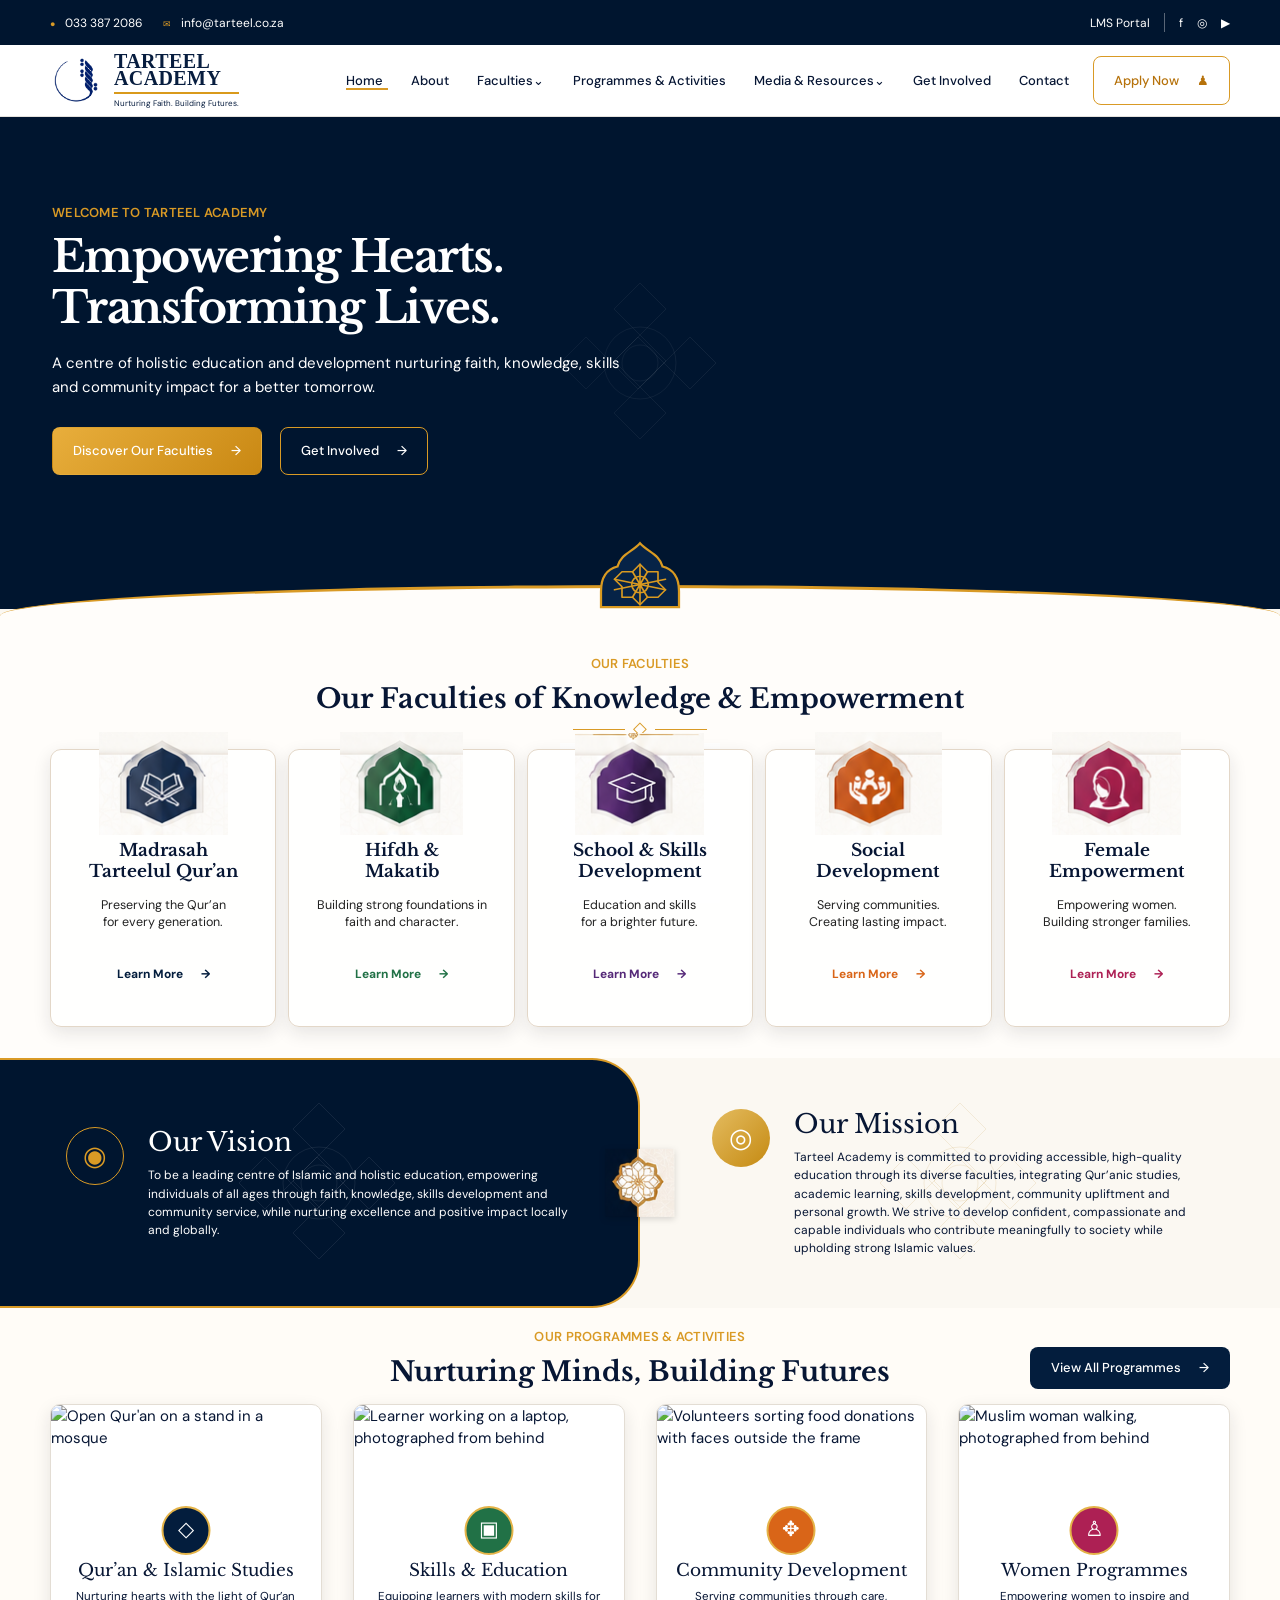
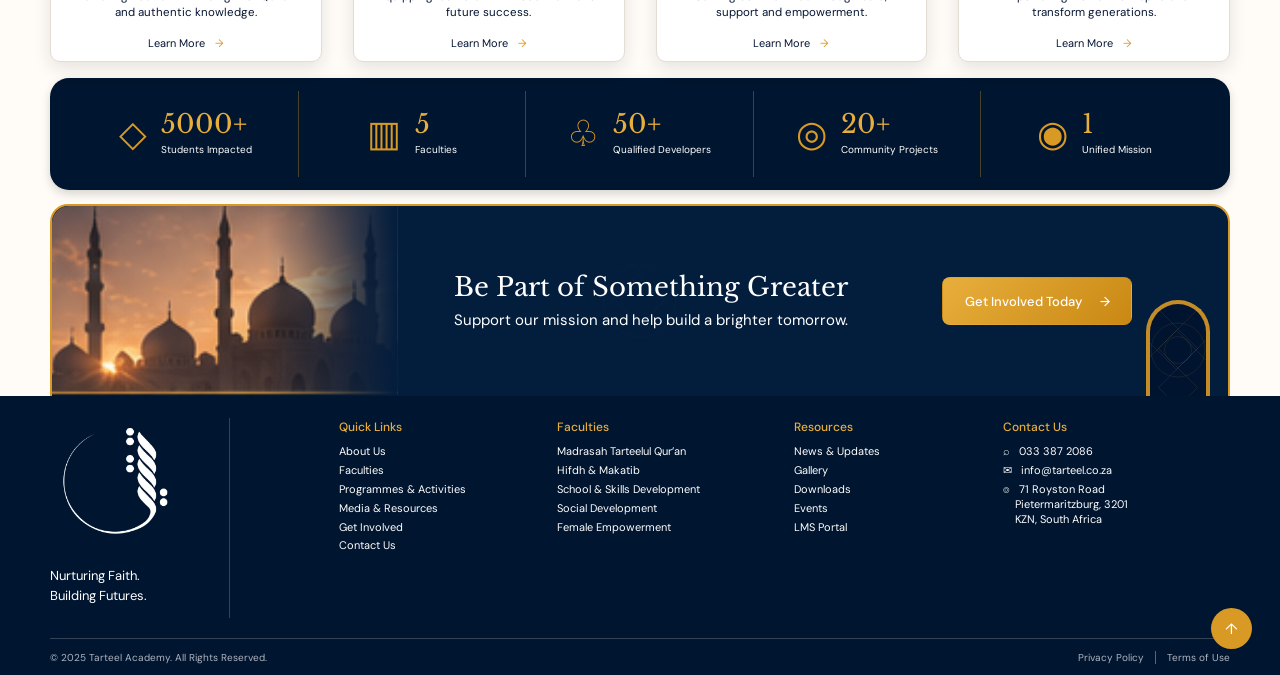
==== commit 229e6a04: "Apply modest photography across homepage" ====
--- a/index.html
+++ b/index.html
@@ -7,6 +7,7 @@
   <title>Tarteel Academy | Empowering Hearts. Transforming Lives.</title>
   <link rel="preconnect" href="https://fonts.googleapis.com">
   <link rel="preconnect" href="https://fonts.gstatic.com" crossorigin>
+  <link rel="preconnect" href="https://images.unsplash.com">
   <link href="https://fonts.googleapis.com/css2?family=DM+Sans:wght@400;500;600;700&family=Libre+Baskerville:wght@400;700&display=swap" rel="stylesheet">
   <link rel="stylesheet" href="css/tarteel-home.css">
 </head>
@@ -59,7 +60,7 @@
           <p class="hero__lead">A centre of holistic education and development nurturing faith, knowledge, skills and community impact for a better tomorrow.</p>
           <div class="hero__actions"><a class="btn btn--gold" href="#faculties">Discover Our Faculties <span>→</span></a><a class="btn btn--outline" href="#get-involved" data-open-involvement>Get Involved <span>→</span></a></div>
         </div>
-        <div class="hero__image" role="img" aria-label="Young learners reading the Qur'an in a mosque"></div>
+        <div class="hero__image" role="img" aria-label="A Muslim man inside a mosque, photographed from behind" style="background-image: url('https://images.unsplash.com/photo-1669868157919-1256bc8e095c?auto=format&amp;fit=crop&amp;fm=jpg&amp;q=80&amp;w=1800')"></div>
       </div>
     </section>
 
@@ -105,10 +106,10 @@
       <div class="container">
         <div class="programmes__heading"><div class="section-heading"><p class="eyebrow">Our Programmes &amp; Activities</p><h2>Nurturing Minds, Building Futures</h2></div><a class="btn btn--navy" href="#">View All Programmes <span>→</span></a></div>
         <div class="programme-grid">
-          <article class="programme-card"><div class="programme-card__image"><img src="assets/images/programme-quran.jpg" alt="Learners studying the Qur'an"><span class="programme-card__badge">◇</span></div><div class="programme-card__body"><h3>Qur’an &amp; Islamic Studies</h3><p>Nurturing hearts with the light of Qur’an and authentic knowledge.</p><a href="#">Learn More <span>→</span></a></div></article>
-          <article class="programme-card"><div class="programme-card__image"><img src="assets/images/programme-skills.jpg" alt="Learner developing computer skills"><span class="programme-card__badge programme-card__badge--green">▣</span></div><div class="programme-card__body"><h3>Skills &amp; Education</h3><p>Equipping learners with modern skills for future success.</p><a href="#">Learn More <span>→</span></a></div></article>
-          <article class="programme-card"><div class="programme-card__image"><img src="assets/images/programme-community.jpg" alt="Community members working together"><span class="programme-card__badge programme-card__badge--orange">✥</span></div><div class="programme-card__body"><h3>Community Development</h3><p>Serving communities through care, support and empowerment.</p><a href="#">Learn More <span>→</span></a></div></article>
-          <article class="programme-card"><div class="programme-card__image"><img src="assets/images/programme-women.jpg" alt="Women participating in a learning programme"><span class="programme-card__badge programme-card__badge--pink">♙</span></div><div class="programme-card__body"><h3>Women Programmes</h3><p>Empowering women to inspire and transform generations.</p><a href="#">Learn More <span>→</span></a></div></article>
+          <article class="programme-card"><div class="programme-card__image"><img src="https://images.unsplash.com/photo-1761406778100-de0254ec6788?auto=format&amp;fit=crop&amp;fm=jpg&amp;h=600&amp;q=80&amp;w=900" alt="Open Qur'an on a stand in a mosque" loading="lazy" decoding="async"><span class="programme-card__badge">◇</span></div><div class="programme-card__body"><h3>Qur’an &amp; Islamic Studies</h3><p>Nurturing hearts with the light of Qur’an and authentic knowledge.</p><a href="#">Learn More <span>→</span></a></div></article>
+          <article class="programme-card"><div class="programme-card__image"><img src="https://images.unsplash.com/photo-1652262868700-9f18ce78e6a8?auto=format&amp;fit=crop&amp;fm=jpg&amp;h=600&amp;q=80&amp;w=900" alt="Learner working on a laptop, photographed from behind" loading="lazy" decoding="async"><span class="programme-card__badge programme-card__badge--green">▣</span></div><div class="programme-card__body"><h3>Skills &amp; Education</h3><p>Equipping learners with modern skills for future success.</p><a href="#">Learn More <span>→</span></a></div></article>
+          <article class="programme-card"><div class="programme-card__image"><img src="https://images.unsplash.com/photo-1599059813005-11265ba4b4ce?auto=format&amp;fit=crop&amp;fm=jpg&amp;h=600&amp;q=80&amp;w=900" alt="Volunteers sorting food donations with faces outside the frame" loading="lazy" decoding="async"><span class="programme-card__badge programme-card__badge--orange">✥</span></div><div class="programme-card__body"><h3>Community Development</h3><p>Serving communities through care, support and empowerment.</p><a href="#">Learn More <span>→</span></a></div></article>
+          <article class="programme-card"><div class="programme-card__image"><img src="https://images.unsplash.com/photo-1555893117-d74b025a63c8?auto=format&amp;fit=crop&amp;fm=jpg&amp;h=600&amp;q=80&amp;w=900" alt="Muslim woman walking, photographed from behind" loading="lazy" decoding="async"><span class="programme-card__badge programme-card__badge--pink">♙</span></div><div class="programme-card__body"><h3>Women Programmes</h3><p>Empowering women to inspire and transform generations.</p><a href="#">Learn More <span>→</span></a></div></article>
         </div>
         <div class="stats" aria-label="Tarteel Academy statistics">
           <div class="stat"><span class="stat__icon">◇</span><div><strong>5000+</strong><small>Students Impacted</small></div></div>
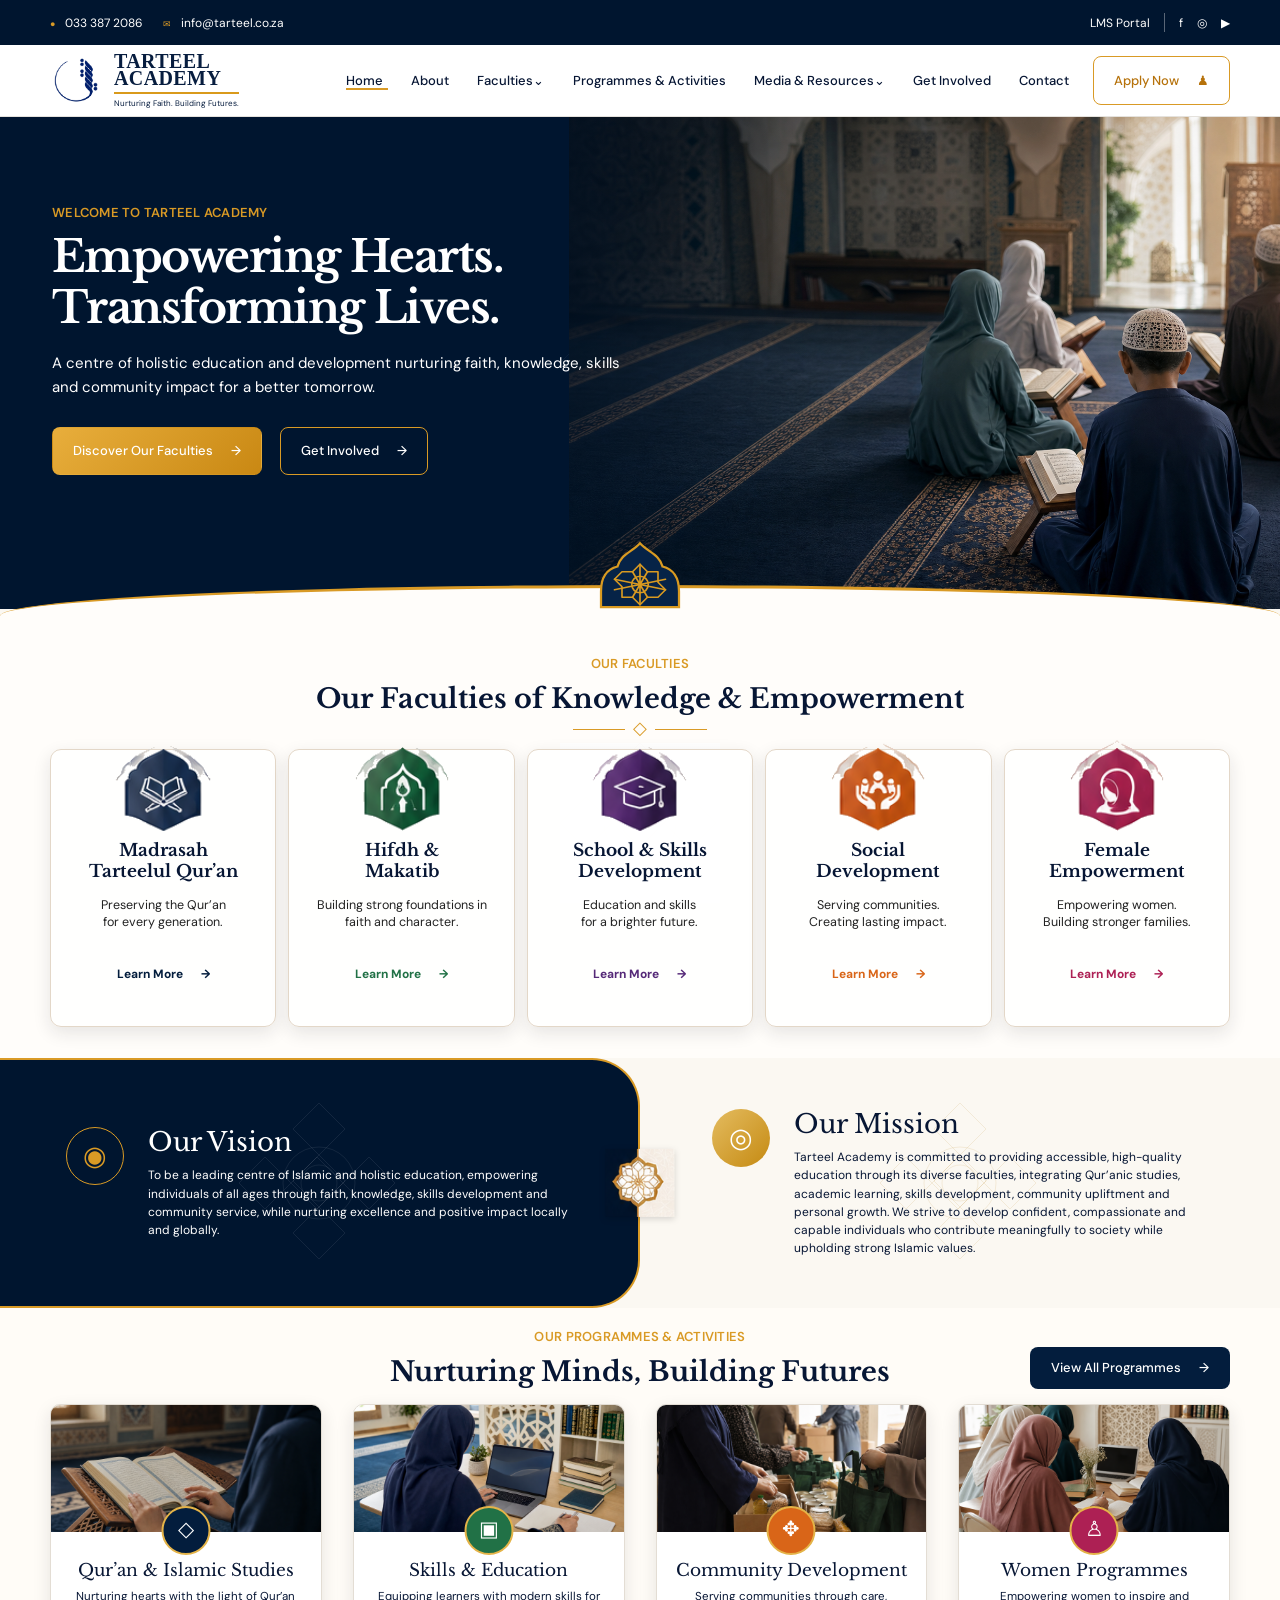
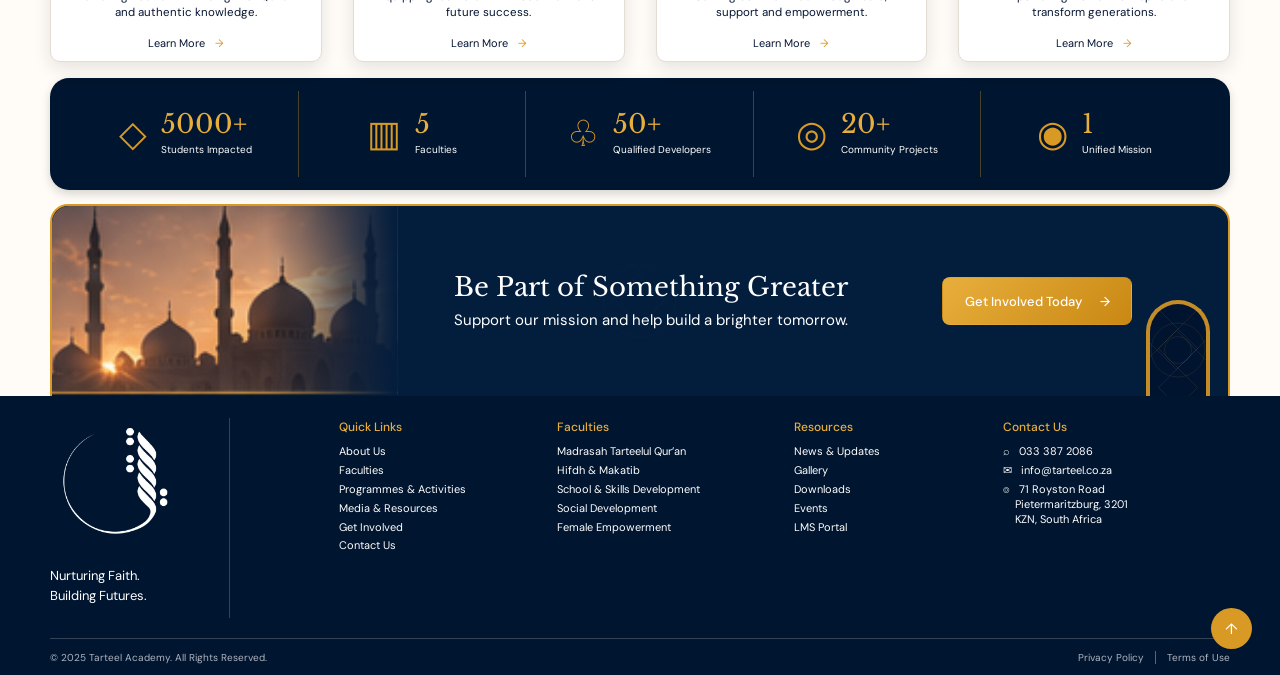
==== commit e8ef8166: "Update modest photography and clean faculty icons" ====
--- a/index.html
+++ b/index.html
@@ -60,7 +60,7 @@
           <p class="hero__lead">A centre of holistic education and development nurturing faith, knowledge, skills and community impact for a better tomorrow.</p>
           <div class="hero__actions"><a class="btn btn--gold" href="#faculties">Discover Our Faculties <span>→</span></a><a class="btn btn--outline" href="#get-involved" data-open-involvement>Get Involved <span>→</span></a></div>
         </div>
-        <div class="hero__image" role="img" aria-label="A Muslim man inside a mosque, photographed from behind" style="background-image: url('https://images.unsplash.com/photo-1669868157919-1256bc8e095c?auto=format&amp;fit=crop&amp;fm=jpg&amp;q=80&amp;w=1800')"></div>
+        <div class="hero__image" role="img" aria-label="Young Muslim learners studying the Qur'an together in a mosque, photographed from behind"></div>
       </div>
     </section>
 
@@ -106,10 +106,10 @@
       <div class="container">
         <div class="programmes__heading"><div class="section-heading"><p class="eyebrow">Our Programmes &amp; Activities</p><h2>Nurturing Minds, Building Futures</h2></div><a class="btn btn--navy" href="#">View All Programmes <span>→</span></a></div>
         <div class="programme-grid">
-          <article class="programme-card"><div class="programme-card__image"><img src="https://images.unsplash.com/photo-1761406778100-de0254ec6788?auto=format&amp;fit=crop&amp;fm=jpg&amp;h=600&amp;q=80&amp;w=900" alt="Open Qur'an on a stand in a mosque" loading="lazy" decoding="async"><span class="programme-card__badge">◇</span></div><div class="programme-card__body"><h3>Qur’an &amp; Islamic Studies</h3><p>Nurturing hearts with the light of Qur’an and authentic knowledge.</p><a href="#">Learn More <span>→</span></a></div></article>
-          <article class="programme-card"><div class="programme-card__image"><img src="https://images.unsplash.com/photo-1652262868700-9f18ce78e6a8?auto=format&amp;fit=crop&amp;fm=jpg&amp;h=600&amp;q=80&amp;w=900" alt="Learner working on a laptop, photographed from behind" loading="lazy" decoding="async"><span class="programme-card__badge programme-card__badge--green">▣</span></div><div class="programme-card__body"><h3>Skills &amp; Education</h3><p>Equipping learners with modern skills for future success.</p><a href="#">Learn More <span>→</span></a></div></article>
-          <article class="programme-card"><div class="programme-card__image"><img src="https://images.unsplash.com/photo-1599059813005-11265ba4b4ce?auto=format&amp;fit=crop&amp;fm=jpg&amp;h=600&amp;q=80&amp;w=900" alt="Volunteers sorting food donations with faces outside the frame" loading="lazy" decoding="async"><span class="programme-card__badge programme-card__badge--orange">✥</span></div><div class="programme-card__body"><h3>Community Development</h3><p>Serving communities through care, support and empowerment.</p><a href="#">Learn More <span>→</span></a></div></article>
-          <article class="programme-card"><div class="programme-card__image"><img src="https://images.unsplash.com/photo-1555893117-d74b025a63c8?auto=format&amp;fit=crop&amp;fm=jpg&amp;h=600&amp;q=80&amp;w=900" alt="Muslim woman walking, photographed from behind" loading="lazy" decoding="async"><span class="programme-card__badge programme-card__badge--pink">♙</span></div><div class="programme-card__body"><h3>Women Programmes</h3><p>Empowering women to inspire and transform generations.</p><a href="#">Learn More <span>→</span></a></div></article>
+          <article class="programme-card"><div class="programme-card__image"><img src="assets/images/programme-quran-v2.png" alt="A learner reading the Qur'an on a wooden stand, photographed over the shoulder" loading="lazy" decoding="async"><span class="programme-card__badge">◇</span></div><div class="programme-card__body"><h3>Qur’an &amp; Islamic Studies</h3><p>Nurturing hearts with the light of Qur’an and authentic knowledge.</p><a href="#">Learn More <span>→</span></a></div></article>
+          <article class="programme-card"><div class="programme-card__image"><img src="assets/images/programme-skills-v2.png" alt="A Muslim learner developing computer skills, photographed from behind" loading="lazy" decoding="async"><span class="programme-card__badge programme-card__badge--green">▣</span></div><div class="programme-card__body"><h3>Skills &amp; Education</h3><p>Equipping learners with modern skills for future success.</p><a href="#">Learn More <span>→</span></a></div></article>
+          <article class="programme-card"><div class="programme-card__image"><img src="assets/images/programme-community-v2.png" alt="Modestly dressed community volunteers packing food parcels together" loading="lazy" decoding="async"><span class="programme-card__badge programme-card__badge--orange">✥</span></div><div class="programme-card__body"><h3>Community Development</h3><p>Serving communities through care, support and empowerment.</p><a href="#">Learn More <span>→</span></a></div></article>
+          <article class="programme-card"><div class="programme-card__image"><img src="assets/images/programme-women-v2.png" alt="Muslim women participating in a learning and mentorship workshop, photographed from behind" loading="lazy" decoding="async"><span class="programme-card__badge programme-card__badge--pink">♙</span></div><div class="programme-card__body"><h3>Women Programmes</h3><p>Empowering women to inspire and transform generations.</p><a href="#">Learn More <span>→</span></a></div></article>
         </div>
         <div class="stats" aria-label="Tarteel Academy statistics">
           <div class="stat"><span class="stat__icon">◇</span><div><strong>5000+</strong><small>Students Impacted</small></div></div>
@@ -174,4 +174,4 @@
 
   <script src="js/tarteel-home.js"></script>
 </body>
-</html>+</html>
--- a/css/tarteel-home.css
+++ b/css/tarteel-home.css
@@ -69,7 +69,7 @@
 .hero h1 { margin: 0 0 18px; font: 700 clamp(38px, 3.45vw, 56px)/1.16 var(--font-display); letter-spacing: -.035em; }
 .hero__lead { max-width: 590px; margin: 0 0 28px; font-size: 15px; line-height: 1.6; }
 .hero__actions { display: flex; gap: 18px; }
-.hero__image { position: absolute; top: 0; right: calc((var(--container) - 100vw) / 2); bottom: 0; left: 44%; overflow: hidden; background-image: url("../assets/images/hero-learners-clean.png"); background-repeat: no-repeat; background-position: center; background-size: cover; }
+.hero__image { position: absolute; top: 0; right: calc((var(--container) - 100vw) / 2); bottom: 0; left: 44%; overflow: hidden; background-image: url("../assets/images/hero-quran-learning-v2.png"); background-repeat: no-repeat; background-position: center; background-size: cover; }
 
 .faculties { position: relative; z-index: 3; overflow: visible; min-height: 448px; margin-top: -24px; padding: 66px 0 31px; border-top: 3px solid var(--gold); border-radius: 58% 58% 0 0 / 36px 36px 0 0; background-color: #fffdfa; background-image: linear-gradient(rgba(255,255,255,.87),rgba(255,255,255,.87)), url("../assets/patterns/ivory-geometric.svg"); background-repeat: no-repeat; background-position: center; background-size: 160px 160px; }
 .section-ornament { position: absolute; z-index: 20; top: -47px; left: 50%; width: 90px; height: auto; transform: translateX(-50%); pointer-events: none; }
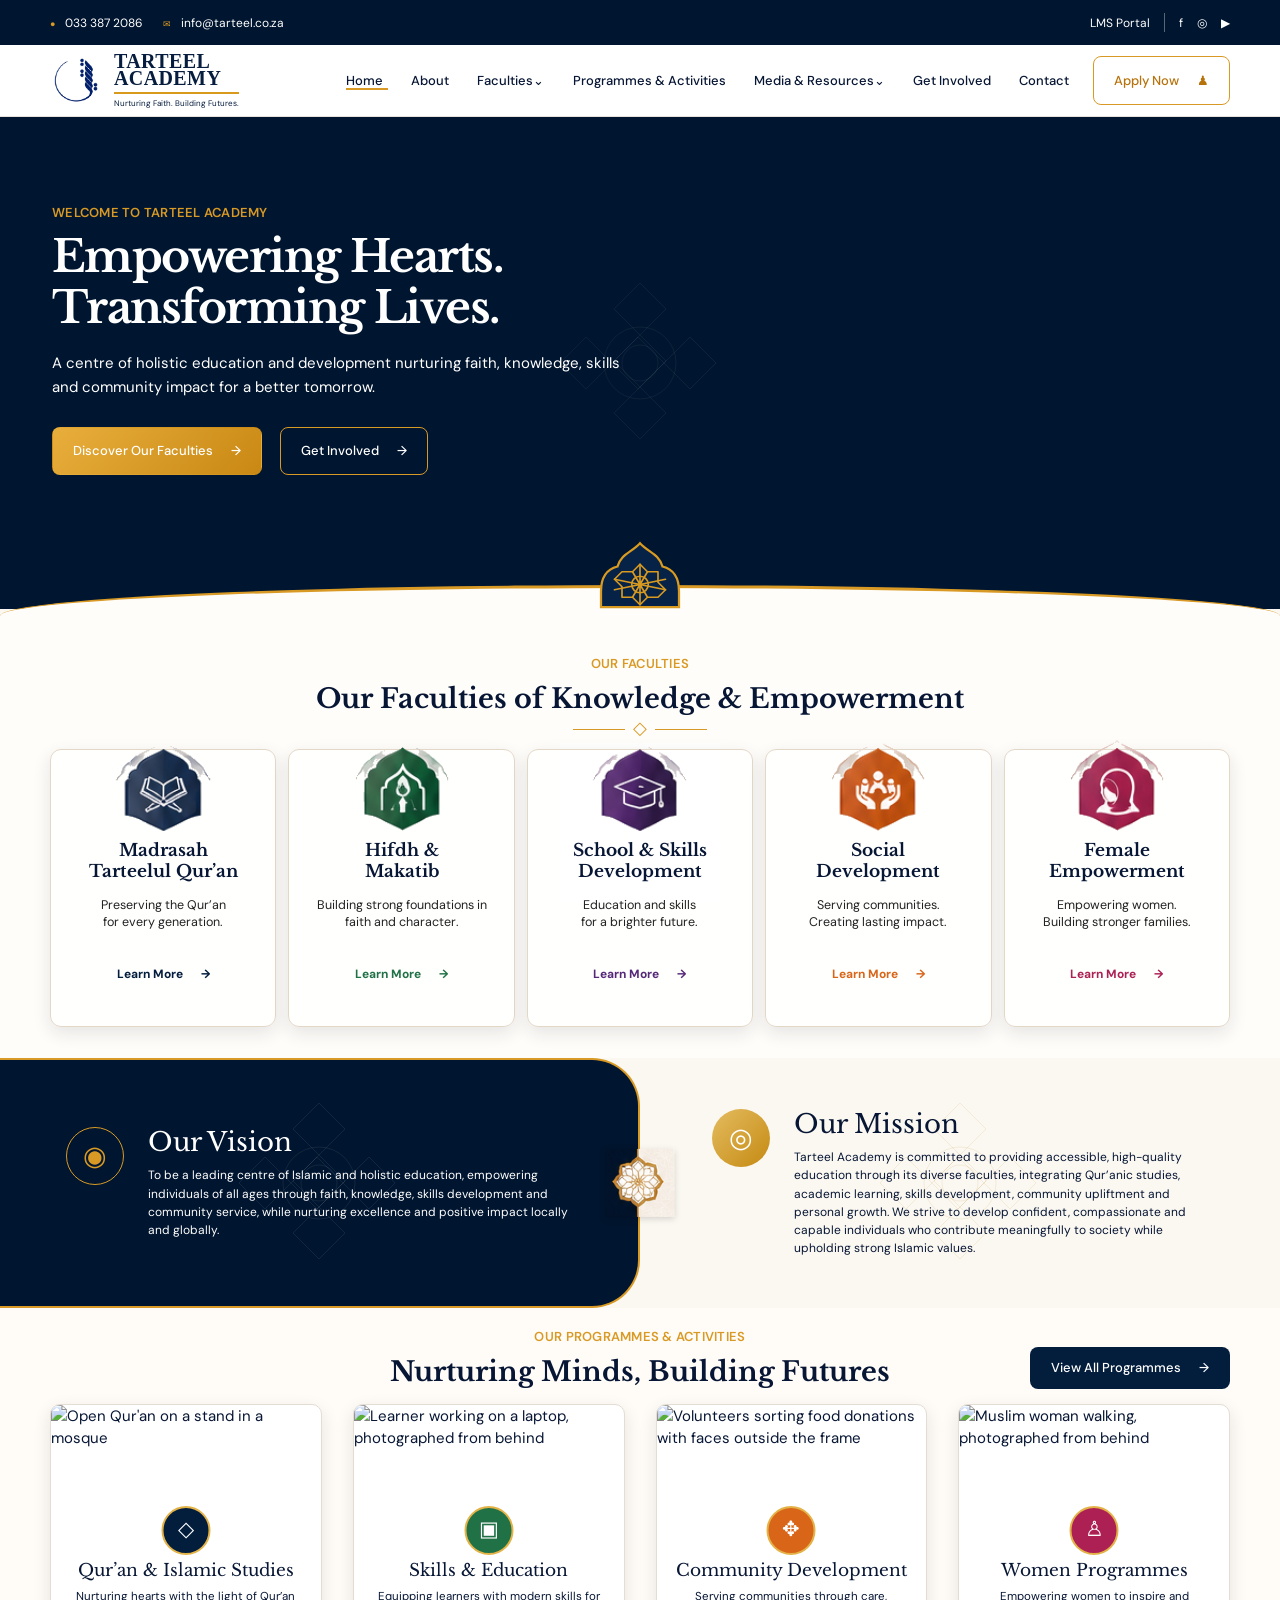
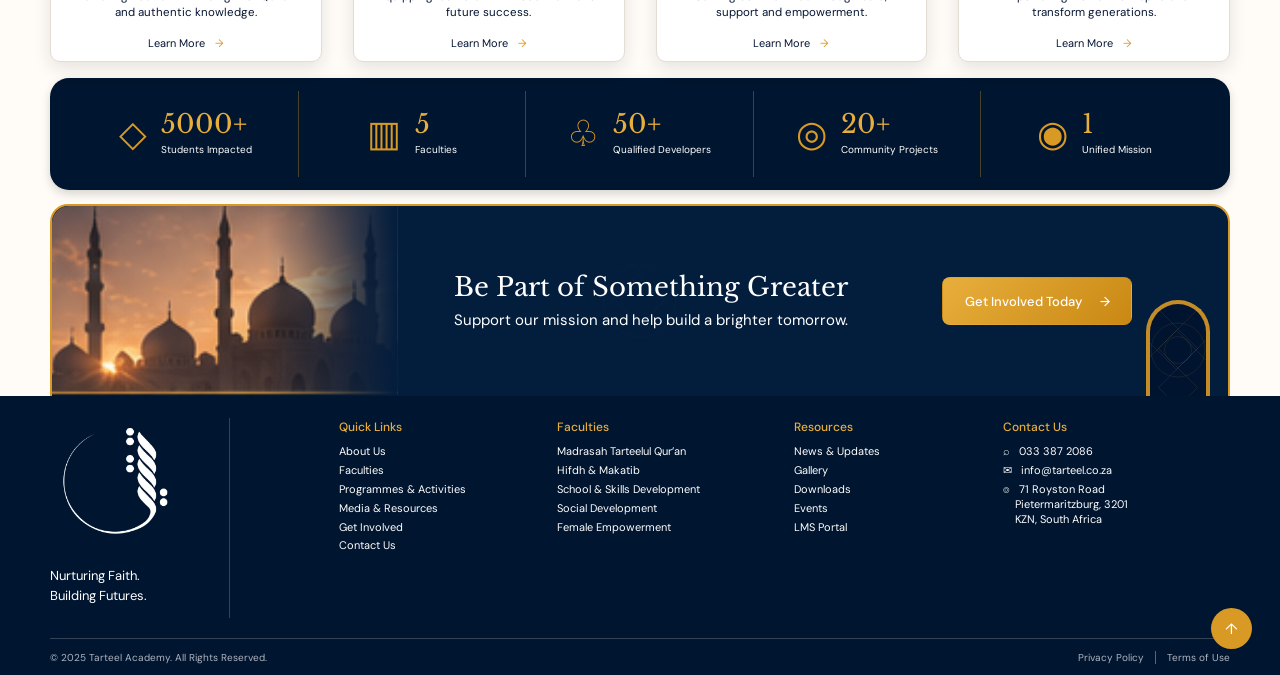
==== commit c4578f13: "Connect Tarteel shop and donation modal" ====
--- a/index.html
+++ b/index.html
@@ -31,11 +31,7 @@
   <header class="site-header">
     <div class="container header__inner">
       <a href="/" class="site-brand">
-        <img
-          src="assets/images/tarteel-logo-blue.png"
-          alt=""
-          class="site-brand-mark"
-        >
+        <img src="assets/images/tarteel-logo-blue.png" alt="" class="site-brand-mark">
         <span class="site-brand-text">
           <strong>TARTEEL<br>ACADEMY</strong>
           <small>Nurturing Faith. Building Futures.</small>
@@ -60,14 +56,12 @@
           <p class="hero__lead">A centre of holistic education and development nurturing faith, knowledge, skills and community impact for a better tomorrow.</p>
           <div class="hero__actions"><a class="btn btn--gold" href="#faculties">Discover Our Faculties <span>→</span></a><a class="btn btn--outline" href="#get-involved" data-open-involvement>Get Involved <span>→</span></a></div>
         </div>
-        <div class="hero__image" role="img" aria-label="Young Muslim learners studying the Qur'an together in a mosque, photographed from behind"></div>
+        <div class="hero__image" role="img" aria-label="A Muslim man inside a mosque, photographed from behind" style="background-image: url('https://images.unsplash.com/photo-1669868157919-1256bc8e095c?auto=format&amp;fit=crop&amp;fm=jpg&amp;q=80&amp;w=1800')"></div>
       </div>
     </section>
 
     <section id="faculties" class="faculties">
-      <div class="section-ornament">
-        <img src="assets/icons/section-ornament.svg" alt="">
-      </div>
+      <div class="section-ornament"><img src="assets/icons/section-ornament.svg" alt=""></div>
       <div class="container">
         <div class="section-heading"><p class="eyebrow">Our Faculties</p><h2>Our Faculties of Knowledge &amp; Empowerment</h2><span class="heading-mark">◇</span></div>
         <div class="faculty-grid">
@@ -93,23 +87,19 @@
     </div>
 
     <section id="about" class="purpose">
-      <div class="purpose__panel purpose__panel--vision">
-        <div class="purpose__content"><span class="purpose__icon" aria-hidden="true">◉</span><div><h2>Our Vision</h2><p>To be a leading centre of Islamic and holistic education, empowering individuals of all ages through faith, knowledge, skills development and community service, while nurturing excellence and positive impact locally and globally.</p></div></div>
-      </div>
+      <div class="purpose__panel purpose__panel--vision"><div class="purpose__content"><span class="purpose__icon" aria-hidden="true">◉</span><div><h2>Our Vision</h2><p>To be a leading centre of Islamic and holistic education, empowering individuals of all ages through faith, knowledge, skills development and community service, while nurturing excellence and positive impact locally and globally.</p></div></div></div>
       <img class="purpose__ornament" src="assets/icons/centre-ornament.png" alt="">
-      <div class="purpose__panel purpose__panel--mission">
-        <div class="purpose__content"><span class="purpose__icon" aria-hidden="true">◎</span><div><h2>Our Mission</h2><p>Tarteel Academy is committed to providing accessible, high-quality education through its diverse faculties, integrating Qur’anic studies, academic learning, skills development, community upliftment and personal growth. We strive to develop confident, compassionate and capable individuals who contribute meaningfully to society while upholding strong Islamic values.</p></div></div>
-      </div>
+      <div class="purpose__panel purpose__panel--mission"><div class="purpose__content"><span class="purpose__icon" aria-hidden="true">◎</span><div><h2>Our Mission</h2><p>Tarteel Academy is committed to providing accessible, high-quality education through its diverse faculties, integrating Qur’anic studies, academic learning, skills development, community upliftment and personal growth. We strive to develop confident, compassionate and capable individuals who contribute meaningfully to society while upholding strong Islamic values.</p></div></div></div>
     </section>
 
     <section id="programmes" class="programmes">
       <div class="container">
         <div class="programmes__heading"><div class="section-heading"><p class="eyebrow">Our Programmes &amp; Activities</p><h2>Nurturing Minds, Building Futures</h2></div><a class="btn btn--navy" href="#">View All Programmes <span>→</span></a></div>
         <div class="programme-grid">
-          <article class="programme-card"><div class="programme-card__image"><img src="assets/images/programme-quran-v2.png" alt="A learner reading the Qur'an on a wooden stand, photographed over the shoulder" loading="lazy" decoding="async"><span class="programme-card__badge">◇</span></div><div class="programme-card__body"><h3>Qur’an &amp; Islamic Studies</h3><p>Nurturing hearts with the light of Qur’an and authentic knowledge.</p><a href="#">Learn More <span>→</span></a></div></article>
-          <article class="programme-card"><div class="programme-card__image"><img src="assets/images/programme-skills-v2.png" alt="A Muslim learner developing computer skills, photographed from behind" loading="lazy" decoding="async"><span class="programme-card__badge programme-card__badge--green">▣</span></div><div class="programme-card__body"><h3>Skills &amp; Education</h3><p>Equipping learners with modern skills for future success.</p><a href="#">Learn More <span>→</span></a></div></article>
-          <article class="programme-card"><div class="programme-card__image"><img src="assets/images/programme-community-v2.png" alt="Modestly dressed community volunteers packing food parcels together" loading="lazy" decoding="async"><span class="programme-card__badge programme-card__badge--orange">✥</span></div><div class="programme-card__body"><h3>Community Development</h3><p>Serving communities through care, support and empowerment.</p><a href="#">Learn More <span>→</span></a></div></article>
-          <article class="programme-card"><div class="programme-card__image"><img src="assets/images/programme-women-v2.png" alt="Muslim women participating in a learning and mentorship workshop, photographed from behind" loading="lazy" decoding="async"><span class="programme-card__badge programme-card__badge--pink">♙</span></div><div class="programme-card__body"><h3>Women Programmes</h3><p>Empowering women to inspire and transform generations.</p><a href="#">Learn More <span>→</span></a></div></article>
+          <article class="programme-card"><div class="programme-card__image"><img src="https://images.unsplash.com/photo-1761406778100-de0254ec6788?auto=format&amp;fit=crop&amp;fm=jpg&amp;h=600&amp;q=80&amp;w=900" alt="Open Qur'an on a stand in a mosque" loading="lazy" decoding="async"><span class="programme-card__badge">◇</span></div><div class="programme-card__body"><h3>Qur’an &amp; Islamic Studies</h3><p>Nurturing hearts with the light of Qur’an and authentic knowledge.</p><a href="#">Learn More <span>→</span></a></div></article>
+          <article class="programme-card"><div class="programme-card__image"><img src="https://images.unsplash.com/photo-1652262868700-9f18ce78e6a8?auto=format&amp;fit=crop&amp;fm=jpg&amp;h=600&amp;q=80&amp;w=900" alt="Learner working on a laptop, photographed from behind" loading="lazy" decoding="async"><span class="programme-card__badge programme-card__badge--green">▣</span></div><div class="programme-card__body"><h3>Skills &amp; Education</h3><p>Equipping learners with modern skills for future success.</p><a href="#">Learn More <span>→</span></a></div></article>
+          <article class="programme-card"><div class="programme-card__image"><img src="https://images.unsplash.com/photo-1599059813005-11265ba4b4ce?auto=format&amp;fit=crop&amp;fm=jpg&amp;h=600&amp;q=80&amp;w=900" alt="Volunteers sorting food donations with faces outside the frame" loading="lazy" decoding="async"><span class="programme-card__badge programme-card__badge--orange">✥</span></div><div class="programme-card__body"><h3>Community Development</h3><p>Serving communities through care, support and empowerment.</p><a href="#">Learn More <span>→</span></a></div></article>
+          <article class="programme-card"><div class="programme-card__image"><img src="https://images.unsplash.com/photo-1555893117-d74b025a63c8?auto=format&amp;fit=crop&amp;fm=jpg&amp;h=600&amp;q=80&amp;w=900" alt="Muslim woman walking, photographed from behind" loading="lazy" decoding="async"><span class="programme-card__badge programme-card__badge--pink">♙</span></div><div class="programme-card__body"><h3>Women Programmes</h3><p>Empowering women to inspire and transform generations.</p><a href="#">Learn More <span>→</span></a></div></article>
         </div>
         <div class="stats" aria-label="Tarteel Academy statistics">
           <div class="stat"><span class="stat__icon">◇</span><div><strong>5000+</strong><small>Students Impacted</small></div></div>
@@ -173,5 +163,6 @@
   </div>
 
   <script src="js/tarteel-home.js"></script>
+  <script src="js/tarteel-store-modal.js"></script>
 </body>
-</html>
+</html>
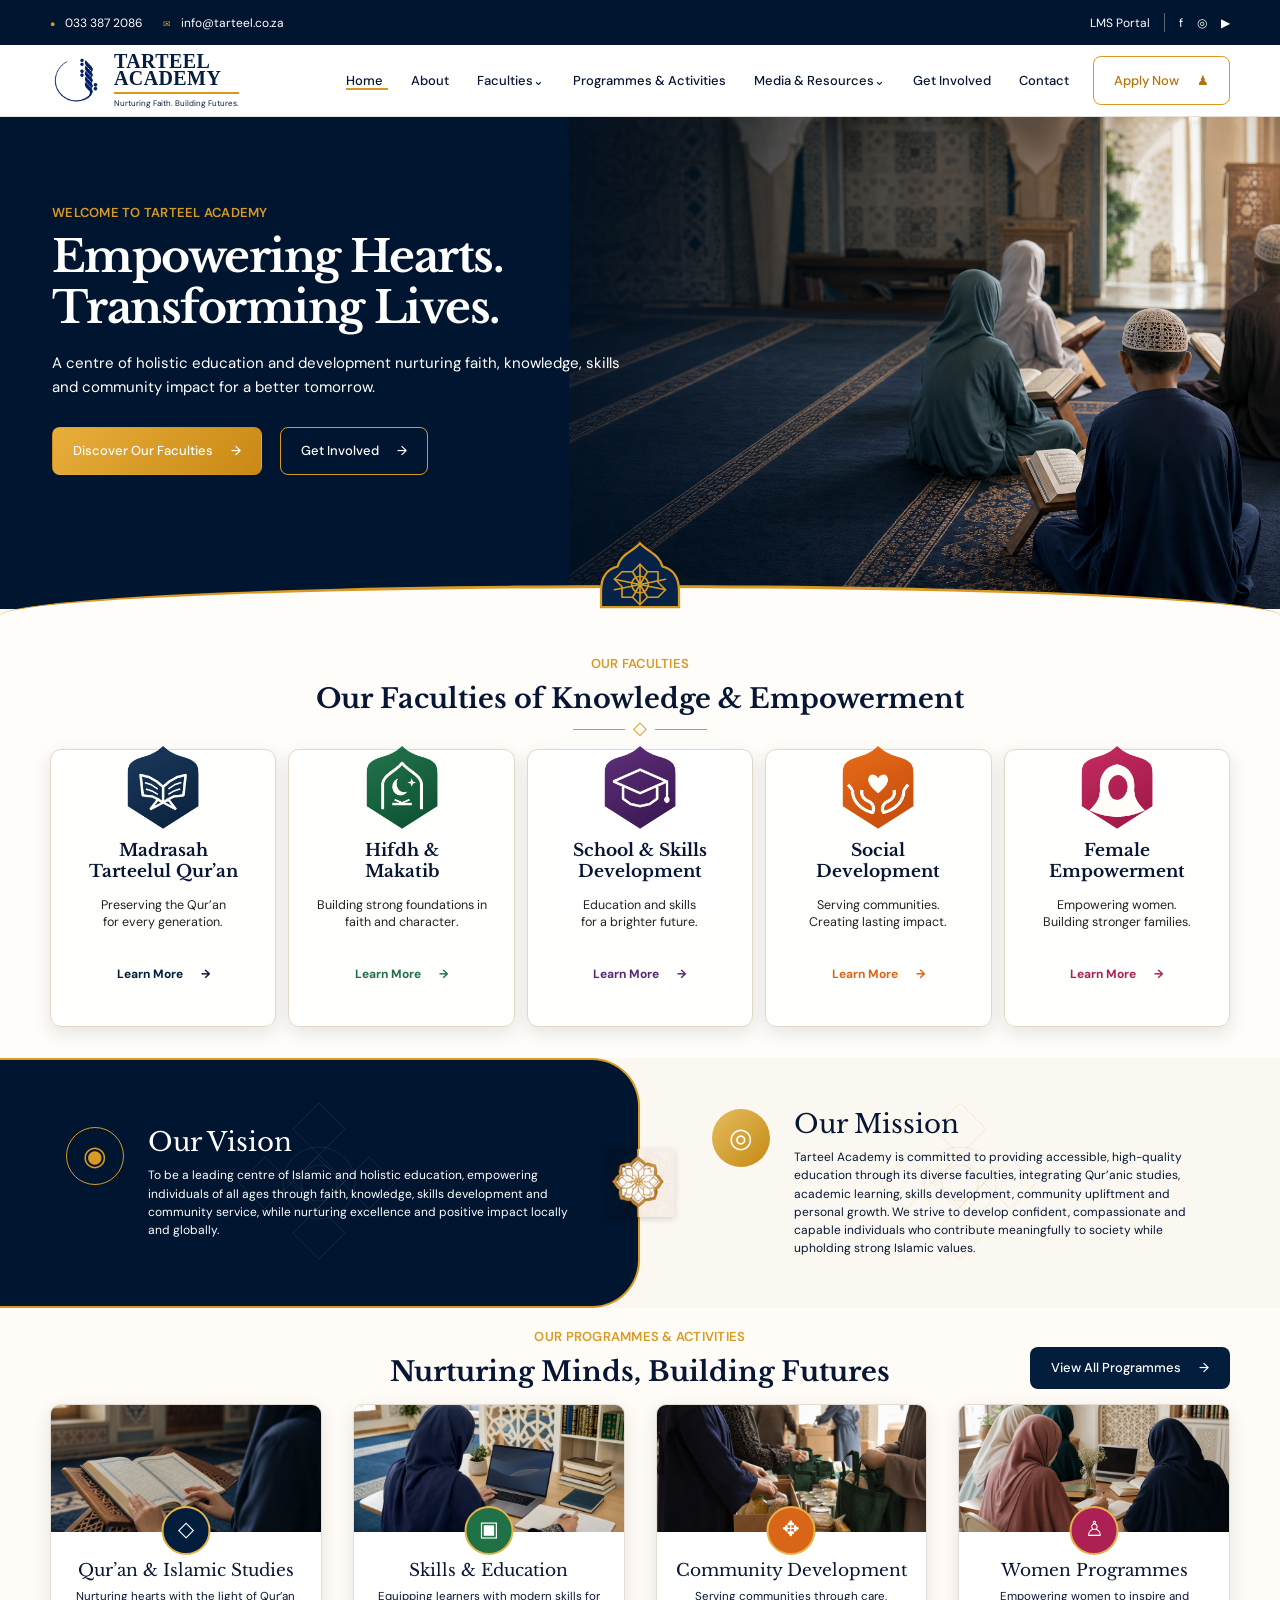
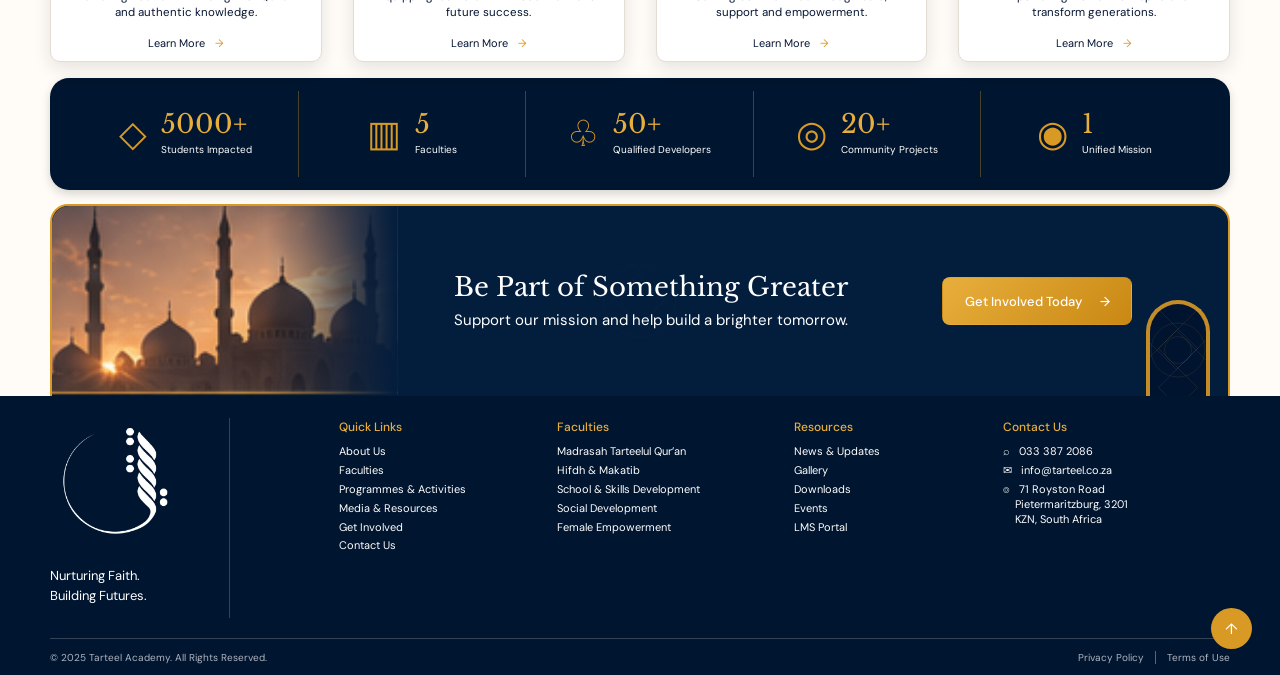
==== commit 53f07ea4: "Update modest photography and faculty icons Apply modest, non-identifiable photography across the Ta" ====
--- a/index.html
+++ b/index.html
@@ -56,7 +56,7 @@
           <p class="hero__lead">A centre of holistic education and development nurturing faith, knowledge, skills and community impact for a better tomorrow.</p>
           <div class="hero__actions"><a class="btn btn--gold" href="#faculties">Discover Our Faculties <span>→</span></a><a class="btn btn--outline" href="#get-involved" data-open-involvement>Get Involved <span>→</span></a></div>
         </div>
-        <div class="hero__image" role="img" aria-label="A Muslim man inside a mosque, photographed from behind" style="background-image: url('https://images.unsplash.com/photo-1669868157919-1256bc8e095c?auto=format&amp;fit=crop&amp;fm=jpg&amp;q=80&amp;w=1800')"></div>
+        <div class="hero__image" role="img" aria-label="Young Muslim learners studying the Qur'an together in a mosque, photographed from behind"></div>
       </div>
     </section>
 
@@ -96,10 +96,10 @@
       <div class="container">
         <div class="programmes__heading"><div class="section-heading"><p class="eyebrow">Our Programmes &amp; Activities</p><h2>Nurturing Minds, Building Futures</h2></div><a class="btn btn--navy" href="#">View All Programmes <span>→</span></a></div>
         <div class="programme-grid">
-          <article class="programme-card"><div class="programme-card__image"><img src="https://images.unsplash.com/photo-1761406778100-de0254ec6788?auto=format&amp;fit=crop&amp;fm=jpg&amp;h=600&amp;q=80&amp;w=900" alt="Open Qur'an on a stand in a mosque" loading="lazy" decoding="async"><span class="programme-card__badge">◇</span></div><div class="programme-card__body"><h3>Qur’an &amp; Islamic Studies</h3><p>Nurturing hearts with the light of Qur’an and authentic knowledge.</p><a href="#">Learn More <span>→</span></a></div></article>
-          <article class="programme-card"><div class="programme-card__image"><img src="https://images.unsplash.com/photo-1652262868700-9f18ce78e6a8?auto=format&amp;fit=crop&amp;fm=jpg&amp;h=600&amp;q=80&amp;w=900" alt="Learner working on a laptop, photographed from behind" loading="lazy" decoding="async"><span class="programme-card__badge programme-card__badge--green">▣</span></div><div class="programme-card__body"><h3>Skills &amp; Education</h3><p>Equipping learners with modern skills for future success.</p><a href="#">Learn More <span>→</span></a></div></article>
-          <article class="programme-card"><div class="programme-card__image"><img src="https://images.unsplash.com/photo-1599059813005-11265ba4b4ce?auto=format&amp;fit=crop&amp;fm=jpg&amp;h=600&amp;q=80&amp;w=900" alt="Volunteers sorting food donations with faces outside the frame" loading="lazy" decoding="async"><span class="programme-card__badge programme-card__badge--orange">✥</span></div><div class="programme-card__body"><h3>Community Development</h3><p>Serving communities through care, support and empowerment.</p><a href="#">Learn More <span>→</span></a></div></article>
-          <article class="programme-card"><div class="programme-card__image"><img src="https://images.unsplash.com/photo-1555893117-d74b025a63c8?auto=format&amp;fit=crop&amp;fm=jpg&amp;h=600&amp;q=80&amp;w=900" alt="Muslim woman walking, photographed from behind" loading="lazy" decoding="async"><span class="programme-card__badge programme-card__badge--pink">♙</span></div><div class="programme-card__body"><h3>Women Programmes</h3><p>Empowering women to inspire and transform generations.</p><a href="#">Learn More <span>→</span></a></div></article>
+          <article class="programme-card"><div class="programme-card__image"><img src="assets/images/programme-quran-v2.png" alt="A learner reading the Qur'an on a wooden stand, photographed over the shoulder" loading="lazy" decoding="async"><span class="programme-card__badge">◇</span></div><div class="programme-card__body"><h3>Qur’an &amp; Islamic Studies</h3><p>Nurturing hearts with the light of Qur’an and authentic knowledge.</p><a href="#">Learn More <span>→</span></a></div></article>
+          <article class="programme-card"><div class="programme-card__image"><img src="assets/images/programme-skills-v2.png" alt="A Muslim learner developing computer skills, photographed from behind" loading="lazy" decoding="async"><span class="programme-card__badge programme-card__badge--green">▣</span></div><div class="programme-card__body"><h3>Skills &amp; Education</h3><p>Equipping learners with modern skills for future success.</p><a href="#">Learn More <span>→</span></a></div></article>
+          <article class="programme-card"><div class="programme-card__image"><img src="assets/images/programme-community-v2.png" alt="Modestly dressed community volunteers packing food parcels together" loading="lazy" decoding="async"><span class="programme-card__badge programme-card__badge--orange">✥</span></div><div class="programme-card__body"><h3>Community Development</h3><p>Serving communities through care, support and empowerment.</p><a href="#">Learn More <span>→</span></a></div></article>
+          <article class="programme-card"><div class="programme-card__image"><img src="assets/images/programme-women-v2.png" alt="Muslim women participating in a learning and mentorship workshop, photographed from behind" loading="lazy" decoding="async"><span class="programme-card__badge programme-card__badge--pink">♙</span></div><div class="programme-card__body"><h3>Women Programmes</h3><p>Empowering women to inspire and transform generations.</p><a href="#">Learn More <span>→</span></a></div></article>
         </div>
         <div class="stats" aria-label="Tarteel Academy statistics">
           <div class="stat"><span class="stat__icon">◇</span><div><strong>5000+</strong><small>Students Impacted</small></div></div>
@@ -165,4 +165,4 @@
   <script src="js/tarteel-home.js"></script>
   <script src="js/tarteel-store-modal.js"></script>
 </body>
-</html>+</html>
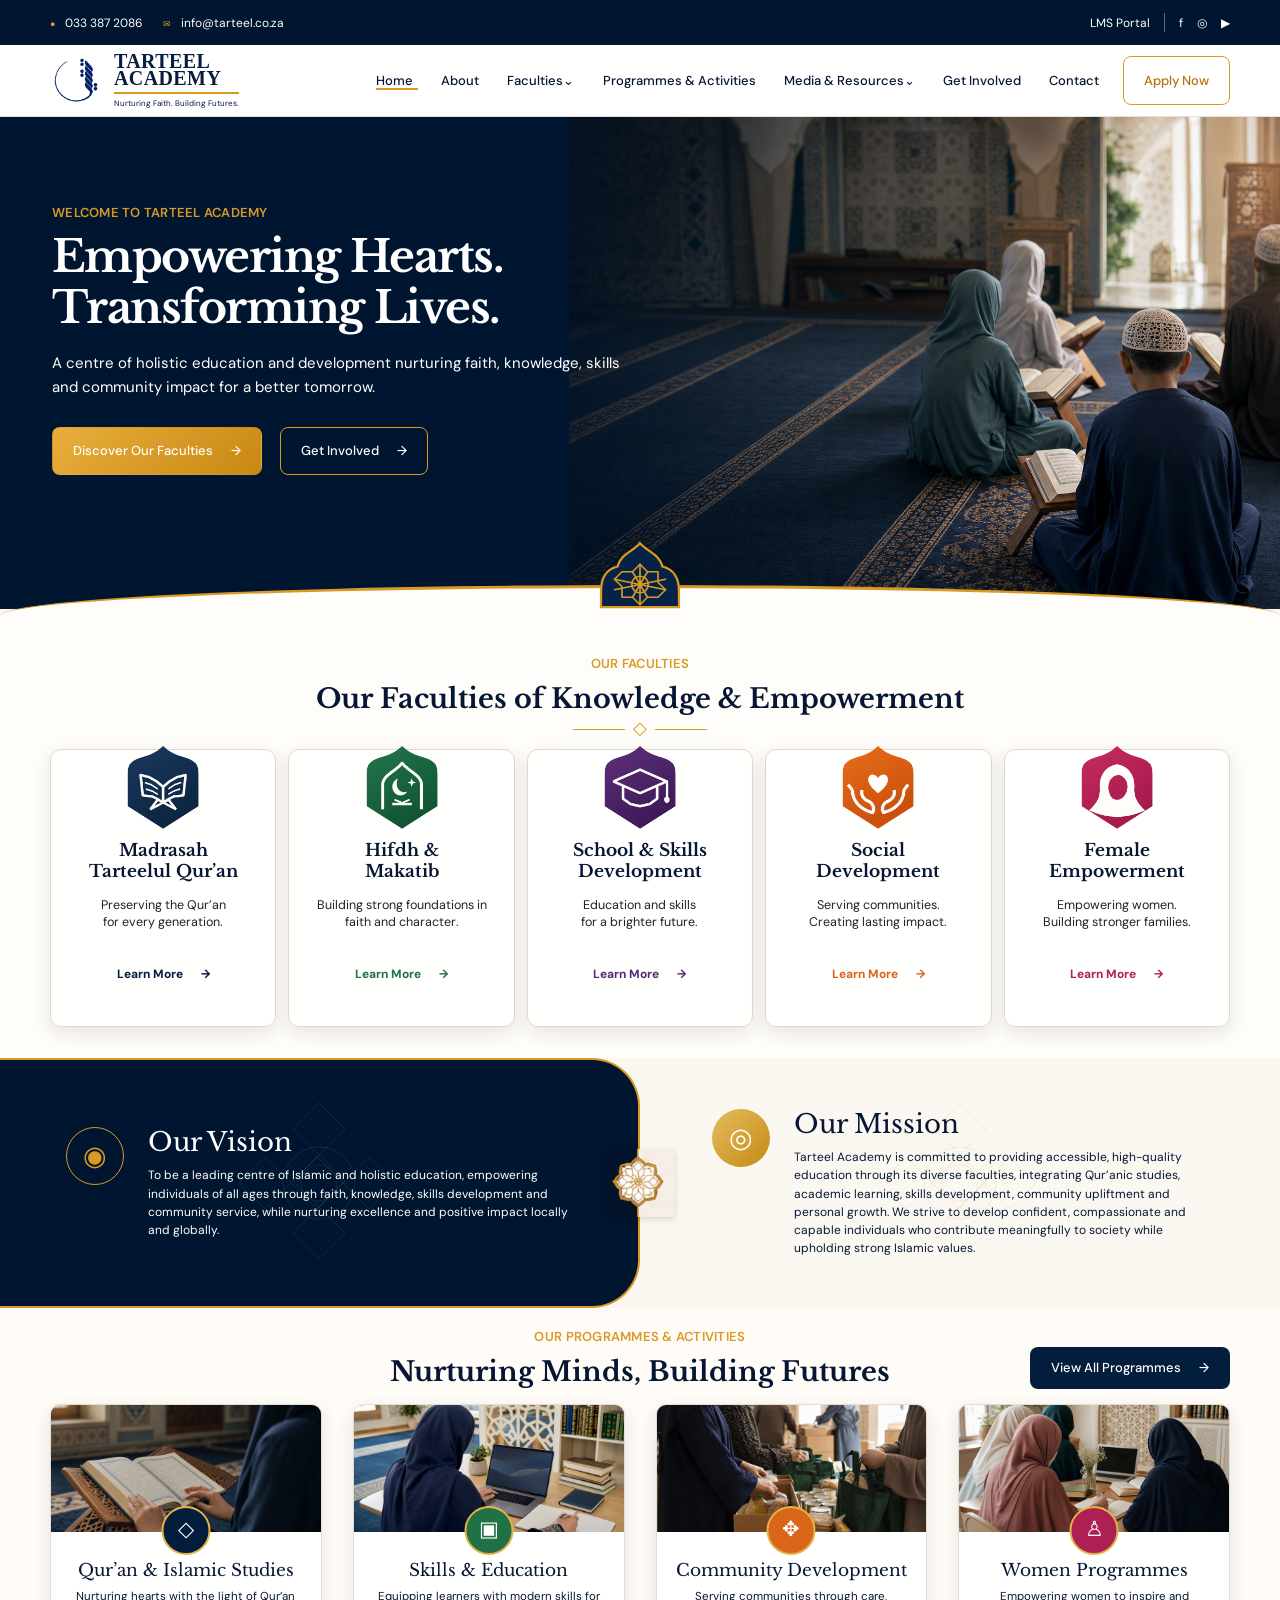
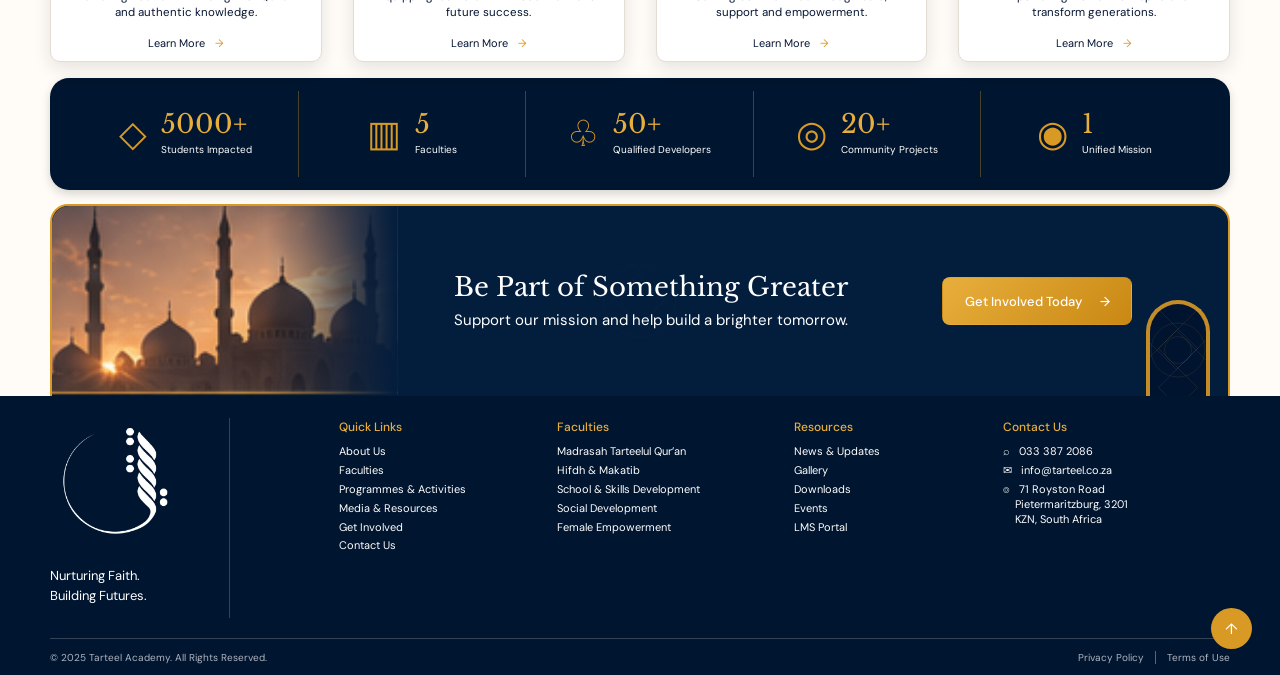
==== commit f6ddb245: "Fix mobile Apply button and header layout" ====
--- a/index.html
+++ b/index.html
@@ -43,7 +43,7 @@
         <a href="#programmes">Programmes &amp; Activities</a><a href="#resources">Media &amp; Resources <span aria-hidden="true">⌄</span></a>
         <a href="#get-involved" data-open-involvement>Get Involved</a><a href="#contact">Contact</a>
       </nav>
-      <a class="btn btn--apply" href="#apply">Apply Now <span aria-hidden="true">♟</span></a>
+      <a class="btn btn--apply" href="https://forms.cloud.microsoft/pages/responsepage.aspx?id=hw8fc85BEE-3qR_22w2UPcZMQH9E8axKq44nYLYbortUNDhZOFVNS1hFNEpTRzc0NEwxMFpRMUVRTyQlQCN0PWcu&route=shorturl" target="_blank" rel="noopener noreferrer" aria-label="Apply Now (opens in a new tab)">Apply Now</a>
     </div>
   </header>
 
--- a/css/tarteel-home.css
+++ b/css/tarteel-home.css
@@ -196,8 +196,9 @@
 }
 @media (max-width: 980px) {
   .site-header { height: 72px; } .header__inner { justify-content: space-between; }
-  .btn--apply { margin-left: auto; margin-right: 15px; }
-  .menu-toggle { display: block; order: 3; }
+  .site-brand { min-width: 0; flex-shrink: 1; overflow: hidden; }
+  .btn--apply { flex-shrink: 0; margin-left: auto; margin-right: 15px; white-space: nowrap; }
+  .menu-toggle { display: block; min-width: 44px; min-height: 44px; flex-shrink: 0; order: 3; }
   .primary-nav { position: absolute; z-index: 20; top: 117px; right: 0; left: 0; display: none; height: auto; padding: 18px 24px; align-items: stretch; background: #fff; box-shadow: 0 10px 20px rgba(0,0,0,.16); }
   .primary-nav.open { display: flex; flex-direction: column; gap: 0; }
   .primary-nav a { height: auto; padding: 11px 0; font-size: 14px; } .primary-nav a.active::after { display: none; }
@@ -237,4 +238,10 @@
   .footer-grid { grid-template-columns: repeat(2, 1fr); gap: 28px 18px; } .footer-brand { grid-column: 1 / -1; grid-row: auto; padding-bottom: 18px; border-right: 0; border-bottom: 1px solid rgba(255,255,255,.2); }
   .footer-bottom { padding: 12px 0; gap: 8px; flex-direction: column; } .back-to-top { right: 16px; bottom: 68px; }
 }
+@media (max-width: 360px) {
+  .site-brand { gap: 6px; }
+  .site-brand-mark { width: 40px; height: 40px; }
+  .site-brand-text strong { font-size: 16px; letter-spacing: .1px; }
+  .site-brand-text small { font-size: 6px; }
+}
 @media (prefers-reduced-motion: reduce) { html { scroll-behavior: auto; } *, *::before, *::after { transition-duration: .01ms !important; } }
